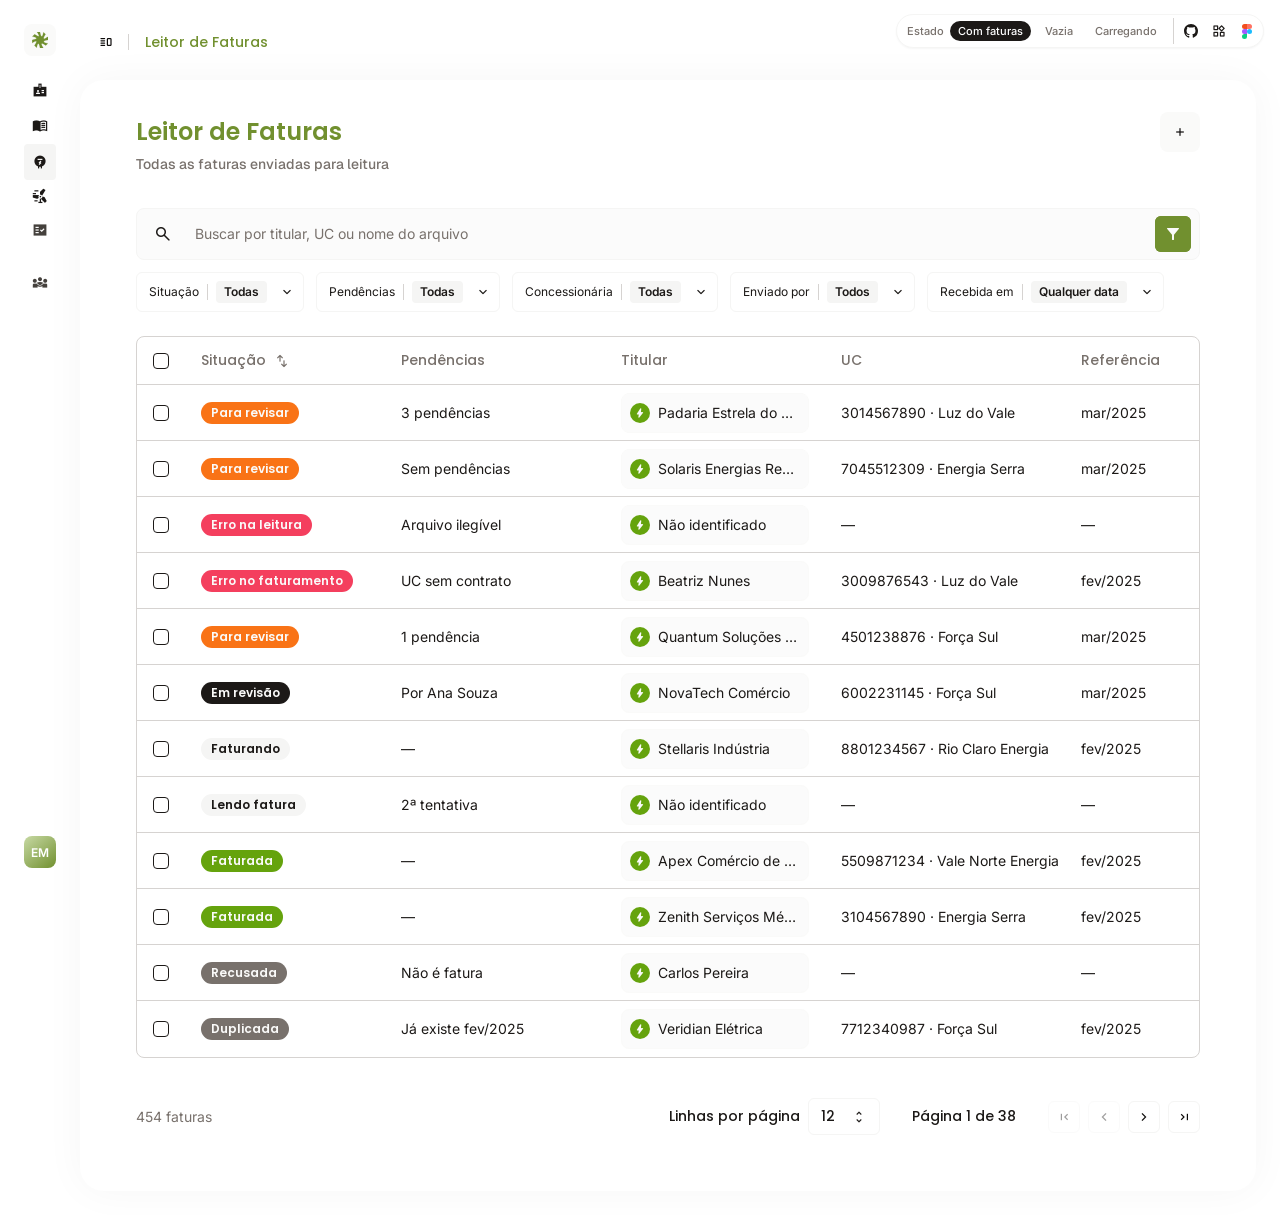
==== index.html @ 0936971f "Listagem: filtro Recebida em com seletor de período (lib Calendar Date Range + Filter Date Range) — " ====
<!doctype html>
<html lang="pt-BR">
<head>
<meta charset="utf-8">
<meta name="viewport" content="width=device-width, initial-scale=1">
<title>Leitor de Faturas</title>
<link rel="preconnect" href="https://fonts.googleapis.com">
<link rel="preconnect" href="https://fonts.gstatic.com" crossorigin>
<link href="https://fonts.googleapis.com/css2?family=Inter:wght@400;500;600&family=Poppins:wght@500;600&family=Geist:wght@500&display=swap" rel="stylesheet">
<link href="https://fonts.googleapis.com/css2?family=Material+Symbols+Rounded:opsz,wght,FILL,GRAD@20..48,400,0..1,0&family=Material+Symbols+Sharp:opsz,wght,FILL,GRAD@20..48,400,0..1,0&display=block" rel="stylesheet">
<style>
  :root{
    --ink:#1c1917; --ink2:#0c0a09; --ink3:#44403c; --mid:#78716c; --border:#d6d3d1; --s100:#f5f5f4; --s50:#fafaf9; --panel:#fafafa; --white:#fff;
    --brand:#71902f; --success:#65a30d; --alert:#f97316; --danger:#f43f5e;
    --pop:0 10px 15px rgba(0,0,0,.10),0 4px 6px rgba(0,0,0,.10);
  }
  *{box-sizing:border-box}
  html,body{margin:0}
  body{font-family:Inter,system-ui,sans-serif;color:var(--ink);background:var(--white);font-size:14px;line-height:24px;-webkit-font-smoothing:antialiased}
  button{font:inherit;color:inherit;background:none;border:0;cursor:pointer;padding:0}
  .msr,.mss{font-weight:400;font-style:normal;line-height:1;display:inline-block;white-space:nowrap;-webkit-font-smoothing:antialiased;user-select:none;font-size:16px}
  .msr{font-family:"Material Symbols Rounded";font-variation-settings:"FILL" 0,"wght" 400,"GRAD" 0,"opsz" 20}
  .mss{font-family:"Material Symbols Sharp";font-variation-settings:"FILL" 0,"wght" 400,"GRAD" 0,"opsz" 20}
  .fill{font-variation-settings:"FILL" 1,"wght" 400,"GRAD" 0,"opsz" 20}

  /* ===== Enershare Sidebar (48px) ===== */
  .sidebar{position:fixed;left:16px;top:16px;bottom:24px;width:48px;display:flex;flex-direction:column;z-index:20}
  .sidebar a{text-decoration:none}
  .sidebar .sb-head,.sidebar .sb-foot{padding:8px}
  .sidebar .sb-brand{width:32px;height:32px;border-radius:8px;background:var(--s50);display:grid;place-items:center}
  .sidebar .sb-content{flex:1}
  .sidebar .sb-sec{padding:8px;display:flex;flex-direction:column}
  .sidebar .sb-item{width:32px;height:36px;border-radius:4px;display:grid;place-items:center;color:var(--ink)}
  .sidebar .sb-item.short{height:32px}
  .sidebar .sb-item:hover{background:var(--s100)}
  .sidebar .sb-item.on{background:var(--s100)}
  .sidebar .sb-item .mss{font-size:16px}
  .sidebar .sb-item.t .mss{color:var(--ink3)}
  .sidebar .sb-av{width:32px;height:32px;border-radius:8px;background:linear-gradient(140deg,#c7d9a4,#71902f);display:grid;place-items:center;color:#fff;font:600 12px Inter}
  .sb-tip{position:fixed;left:72px;background:var(--ink);color:#fff;font-size:12px;line-height:16px;padding:6px 8px;border-radius:6px;pointer-events:none;opacity:0;transition:opacity .12s;z-index:60;white-space:nowrap}

  /* ===== página ===== */
  .page{margin-left:80px;padding:16px 24px 24px 0;display:flex;flex-direction:column;gap:12px;min-height:100vh}
  .topbar{height:52px;padding:12px;display:flex;align-items:center}
  .crumb{display:flex;align-items:center;gap:8px}
  .crumb .rp{display:flex;align-items:center;gap:8px;padding-right:8px}
  .ibtn{width:28px;height:28px;border-radius:6px;display:grid;place-items:center;color:var(--ink2)}
  .ibtn:hover{background:var(--s100)}
  .vsep{width:1px;height:16px;background:var(--border)}
  .crumb a,.crumb span.cur{font:500 14px/21px Poppins,sans-serif;text-decoration:none}
  .crumb a{color:var(--mid)} .crumb a:hover{color:var(--ink)}
  .crumb .cur{color:var(--brand)}
  .card{flex:1;background:var(--white);border-radius:24px;box-shadow:0 0 40px rgba(0,0,0,.04);padding:32px 56px 56px;display:flex;flex-direction:column;gap:32px}
  .head{display:flex;gap:24px}
  .head .tc{flex:1}
  .head h1{margin:4px 0 0;font:600 24px/32px Poppins,sans-serif;color:var(--brand)}
  .head p{margin:4px 0 0;font:500 14px/24px Geist,Inter,sans-serif;color:var(--mid)}
  .sqbtn{width:40px;height:40px;border-radius:8px;background:var(--s50);display:grid;place-items:center;color:var(--ink2)}
  .sqbtn:hover{background:var(--s100)}
  .body{display:flex;flex-direction:column;gap:24px;flex:1}
  /* busca */
  .tools{display:flex;gap:24px}
  .field{height:52px;border-radius:8px;background:rgba(245,245,244,.4);border:1px solid var(--s100);padding:4px;display:flex;align-items:center;gap:8px}
  .field.grow{flex:1}
  .fbtn{width:44px;height:44px;padding:4px;display:grid;place-items:center}
  .fbtn span{width:36px;height:36px;border-radius:6px;display:grid;place-items:center;color:var(--ink)}
  button.fbtn:hover span{background:var(--s100)}
  .fbtn .msr{font-size:20px}
  .field input{flex:1;border:0;background:transparent;font:400 14px/24px Inter;color:var(--ink);outline:none;min-width:0}
  .field input::placeholder{color:var(--mid)}
  .field:focus-within{border-color:var(--border)}
  /* tabela */
  .table{border:1px solid var(--border);border-radius:8px;overflow:hidden}
  .tr{display:grid;grid-template-columns:48px 200px 220px minmax(220px,1fr) 240px 140px 220px 160px 64px}
  .th{height:48px;border-bottom:1px solid var(--border)}
  .th > div{display:flex;align-items:center;padding:12px 16px;font:500 14px/21px Poppins,sans-serif;color:var(--mid);white-space:nowrap}
  .th > div.sort{padding:4px 16px 4px 0}
  .th .sbtn{display:inline-flex;align-items:center;gap:4px;height:37px;padding:8px 12px;border-radius:6px;color:var(--mid);font:500 14px/21px Poppins,sans-serif}
  .th .sbtn .w{padding:0 4px}
  .th .sbtn:hover{background:var(--s100)}
  .th .sbtn.on{color:var(--ink)}
  .th .sbtn .msr{font-size:16px}
  .th > div.ck,.td.ck{padding:0 16px;justify-content:flex-start}
  .th > div.act{padding:4px 16px 4px 0;justify-content:flex-end}
  .th .colbtn{width:28px;height:28px;border-radius:6px;background:var(--s50);display:grid;place-items:center}
  .th .colbtn:hover{background:var(--s100)}
  .row{height:56px;cursor:pointer}
  .row .td{display:flex;align-items:center;padding:0 16px;border-bottom:1px solid var(--border);font:400 14px/24px Inter;color:var(--ink);white-space:nowrap;overflow:hidden;min-width:0}
  .row:last-child .td{border-bottom:0}
  .row:hover .td{background:var(--s50)}
  .row.sel .td{background:#f7fee7}
  .row .td.act{padding:0 16px;justify-content:center}
  .cb{width:16px;height:16px;border:1px solid var(--ink);border-radius:4px;display:grid;place-items:center;color:#fff;flex:none;cursor:pointer}
  .cb.on{background:var(--ink)}
  .cb .mss{font-size:14px}
  .badge{display:inline-flex;align-items:center;height:22px;padding:2px 10px;border-radius:9999px;font:600 12px/18px Poppins,sans-serif;color:var(--s50)}
  .b-alert{background:var(--alert)} .b-danger{background:var(--danger)} .b-dark{background:var(--ink)} .b-ok{background:var(--success)} .b-grey{background:var(--mid)}
  .b-soft{background:var(--s100);color:var(--ink)}
  .ent{display:flex;align-items:center;gap:8px;height:40px;max-width:100%;padding:4px 8px;border-radius:8px;background:rgba(245,245,244,.4);border:1px solid var(--s50);min-width:0;flex:1}
  .ent .bb{width:20px;height:20px;border-radius:9999px;background:var(--success);display:grid;place-items:center;color:var(--s50);flex:none}
  .ent .bb .msr{font-size:12px}
  .ent .t{overflow:hidden;text-overflow:ellipsis}
  .more{width:32px;height:32px;border-radius:6px;display:grid;place-items:center;color:var(--ink2)}
  .more:hover,.more.open{background:var(--s100)}
  /* paginação */
  .pag{display:flex;align-items:center;gap:64px;padding-top:16px}
  .pag .info{flex:1;color:var(--mid)}
  .pag .right{display:flex;align-items:center;gap:32px}
  .pag .pc{display:flex;align-items:center;gap:8px;font:500 14px/21px Poppins,sans-serif;color:var(--ink)}
  .combo{height:37px;padding:8px 12px;border-radius:6px;border:1px solid var(--s100);background:#fff;display:flex;align-items:center;gap:16px;font:500 14px/21px Poppins,sans-serif}
  .pages{font:500 14px/21px Poppins,sans-serif}
  .pbtns{display:flex;gap:8px}
  .pbtns button{width:32px;height:32px;border-radius:6px;border:1px solid var(--s100);background:#fff;display:grid;place-items:center;color:var(--ink2)}
  .pbtns button:hover:not(:disabled){background:var(--s100)}
  .pbtns button:disabled{opacity:.4;cursor:default}
  /* estados */
  .state{flex:1;min-height:560px;background:var(--panel);border-radius:8px;display:flex;flex-direction:column;align-items:center;justify-content:center;gap:24px}
  .state p{margin:0;font:400 16px/19px Inter;color:#595959}
  .state.loading{flex-direction:row;gap:8px}
  .state.loading p{font-size:14px;color:var(--mid)}
  .spin{animation:spin .9s linear infinite;color:var(--mid)}
  @keyframes spin{to{transform:rotate(360deg)}}
  /* menus */
  .dd{position:absolute;z-index:40;width:224px;border-radius:6px;border:1px solid var(--s50);box-shadow:var(--pop);overflow:hidden}
  .dd .sec{background:#fff;border:1px solid var(--s100);padding:4px;display:flex;flex-direction:column}
  .dd button{height:36px;border-radius:4px;padding:6px 8px 6px 32px;text-align:left;font:400 14px/24px Inter;color:var(--ink2);position:relative}
  .dd button:hover,.dd button:focus-visible{background:var(--s100);outline:none}
  .dd button .mss{position:absolute;left:8px;top:10px}
  /* modal */
  .ov{position:fixed;inset:0;background:rgba(68,64,60,.8);display:none;align-items:center;justify-content:center;z-index:50}
  .ov.show{display:flex}
  .dlg{width:560px;background:#fff;border:1px solid var(--s100);border-radius:8px;box-shadow:var(--pop);position:relative}
  .dlg .dh{padding:24px;display:flex;flex-direction:column;gap:6px}
  .dlg h2{margin:0;font:600 24px/32px Poppins,sans-serif;color:var(--brand)}
  .dlg .dh p{margin:0;color:var(--mid)}
  .dlg .db{padding:0 24px 24px;display:flex;flex-direction:column;gap:16px}
  .dlg label{display:flex;flex-direction:column;gap:8px;color:var(--ink2)}
  .dlg .sel{position:relative}
  .dlg .sel:has(.cs) > .mss{display:none}
  .dlg select,.dlg textarea{width:100%;font:400 14px/24px Inter;color:var(--ink);background:var(--s50);border:1px solid var(--border);border-radius:6px;padding:8px 12px;outline:none}
  .dlg select{height:40px;appearance:none;padding-right:40px}
  .dlg select:invalid{color:var(--mid)}
  .dlg .sel .mss{position:absolute;right:12px;bottom:12px;pointer-events:none}
  .dlg textarea{height:80px;resize:none}
  .dlg textarea::placeholder{color:var(--mid)}
  .dlg select:focus,.dlg textarea:focus{border-color:var(--ink)}
  .dlg .df{padding:0 24px 24px;display:grid;grid-template-columns:1fr 1fr;gap:0 8px}
  .btn{height:40px;border-radius:6px;padding:8px 12px;font:400 14px/24px Inter}
  .btn.out{border:1px solid var(--border);background:#fff;color:var(--ink)}
  .btn.out:hover{background:var(--s50)}
  .btn.pri{background:var(--ink);color:var(--s50)}
  .btn.pri:disabled{opacity:.4;cursor:not-allowed}
  .dlg .x{position:absolute;right:16px;top:16px}
  /* Toast da Style Guide (card branco com título e descrição) — usado no fim do envio */
  /* seletor de estados do protótipo */
  .proto{position:fixed;right:16px;top:14px;z-index:30;display:flex;align-items:center;gap:6px;font:500 11px/16px Inter;color:var(--mid);background:#fff;border:1px solid var(--s100);border-radius:999px;padding:3px 3px 3px 10px;box-shadow:0 1px 2px rgba(0,0,0,.04)}
  .proto button{padding:2px 8px;border-radius:999px;color:var(--mid)}
  .proto button.on{background:var(--ink);color:#fff}
  /* ===== filtros (padrão do Cadastro) ===== */
  .fbtn.on span{background:var(--brand);color:var(--s50)}
  button.fbtn.on:hover span{background:#5f7a27}
  .fbtn span{position:relative}
  .fcount{position:absolute;top:-2px;right:-2px;min-width:16px;height:16px;padding:0 4px;border-radius:999px;background:var(--brand);color:#fff;font:600 10px/16px Inter;text-align:center}
  .cb:focus-visible,.row:focus-visible{outline:2px solid var(--brand);outline-offset:2px}
  .frow{display:flex;flex-wrap:wrap;gap:12px;align-items:center;margin-top:-12px}
  .frow .mf{display:none}
  .fchip{height:40px;display:inline-flex;align-items:center;gap:8px;padding:4px 8px 4px 12px;border:1px solid var(--s100);border-radius:6px;background:#fff;font:400 12px/18px Inter;color:var(--ink);white-space:nowrap}
  .fchip:hover,.fchip.open{background:var(--s50)}
  .fchip .fsep{width:1px;height:16px;background:var(--border)}
  .fchip .fb{background:var(--s100);border-radius:4px;padding:2px 8px;font-weight:600}
  .fchip .fx{color:var(--mid)}
  .fchip .msr{font-size:16px;margin-left:4px}
  .btn.sec{background:var(--s100);color:var(--ink);height:36px;padding:6px 12px}
  .btn.sec:hover{background:#e7e5e4}
  .dd.fp{width:256px}
  .fp .sec{gap:4px;padding:8px}
  .fsearch{display:flex;align-items:center;gap:8px;height:36px;padding:0 8px;border-bottom:1px solid var(--s100);margin:-4px -4px 4px}
  .fsearch .msr{font-size:16px;color:var(--mid)}
  .fsearch input{flex:1;border:0;outline:none;font:400 14px/24px Inter;color:var(--ink);min-width:0;background:transparent}
  .fsearch input::placeholder{color:var(--mid)}
  .fopts{display:flex;flex-direction:column;max-height:240px;overflow:auto}
  .dd.fp .fopts button{padding:6px 8px;display:flex;align-items:center;justify-content:space-between;gap:8px}
  .cbx{width:16px;height:16px;border:1px solid var(--ink);border-radius:4px;display:grid;place-items:center;flex:none;color:#fff}
  .cbx.on{background:var(--ink)}
  .cbx .mss{font-size:14px}
  .rdo{width:16px;height:16px;border:1px solid var(--ink);border-radius:50%;flex:none;display:grid;place-items:center}
  .rdo.on::after{content:"";width:8px;height:8px;border-radius:50%;background:var(--ink)}
  .fnone{margin:8px;color:var(--mid)}
  /* Recebida em: atalhos (rádio) à esquerda e calendário de período à direita; mobile empilha com 1 mês */
  .dd.fp.cal{width:auto}
  .dd.fp.cal .sec{display:grid;grid-template-columns:168px auto;grid-template-rows:auto 1fr;column-gap:16px;padding:12px}
  .dd.fp.cal .fsearch{display:none}
  .dd.fp.cal .fopts{grid-column:1;grid-row:1;max-height:none}
  .dd.fp.cal .fcal{grid-column:2;grid-row:1/3}
  .dd.fp.cal #fclr{grid-column:1;grid-row:2;align-self:end}
  .fchip .fe{color:var(--mid)}
  .dd.fp #fclr{margin-top:4px;width:100%;padding:6px 12px;text-align:center;border:1px solid var(--border)}
  /* ===== Nova fatura ===== */
  .mmenu{display:none}
  .dlg.nf{max-height:calc(100vh - 48px);display:flex;flex-direction:column}
  .nf .db{overflow:auto;min-height:0}
  .nf .mnav{display:none}
  .drop{border:1px dashed var(--border);border-radius:8px;background:var(--s50);min-height:238px;display:flex;flex-direction:column;align-items:center;justify-content:center;gap:8px;padding:40px 24px;text-align:center;transition:background .15s,border-color .15s}
  .drop .big{font-size:40px;color:var(--mid)}
  .drop .t1{font-weight:600}
  .drop .or{color:var(--mid)}
  .drop .cap{font-size:12px;line-height:18px;color:var(--mid)}
  .drop.over{background:#f7fee7;border:2px dashed var(--brand)}
  .drop.over .big{color:var(--brand)}
  .drop.over .or,.drop.over .pick{display:none}
  .drop.mini{min-height:0;flex-direction:row;padding:12px 16px;gap:4px}
  .drop.mini .big{font-size:20px}
  .btn.sm{height:36px;padding:6px 12px}
  .lnk{text-decoration:none}
  .lnk:hover,.lnk:focus-visible{text-decoration:underline;text-underline-offset:3px}
  .files{display:flex;flex-direction:column;gap:8px}
  .fi{display:flex;align-items:center;gap:16px;padding:8px 16px 8px 8px;border:1px solid var(--s100);border-radius:8px;background:#fff}
  .fi .ty{width:40px;height:40px;border-radius:6px;background:var(--s50);display:grid;place-items:center;flex:none;color:var(--ink)}
  .fi .ty .msr{font-size:20px}
  .fi .tx{flex:1;min-width:0;display:flex;flex-direction:column}
  .fi .l1{display:flex;align-items:center;gap:4px;min-width:0}
  .fi .nm{font-weight:600;overflow:hidden;text-overflow:ellipsis;white-space:nowrap;min-width:0}
  .fi .sz{font-size:12px;line-height:18px;color:var(--mid);white-space:nowrap;flex:none}
  .fi .stt{font-size:12px;line-height:18px;color:var(--mid)}
  .fi .pc{margin-left:auto;font-size:12px;line-height:18px;color:var(--mid);flex:none}
  .fi .trk{height:4px;border-radius:999px;background:var(--s100);overflow:hidden;margin-top:4px}
  .fi .trk i{display:block;height:100%;width:0;background:var(--success);border-radius:999px;transition:width .15s linear}
  .fi .act{width:32px;height:32px;border-radius:6px;display:grid;place-items:center;background:var(--s50);flex:none;color:var(--ink)}
  .fi .act:hover{background:var(--s100)}
  .fi.err{background:#fef2f2;border-color:var(--danger)}
  .fi.err .ty{background:var(--danger);color:#fff}
  .fi.err .sz,.fi.err .stt{color:#e11d48}
  .fi.err .act{background:transparent;color:var(--danger)}
  .fi.err .act:hover{background:#ffe4e6}
  .fi.done{border-color:var(--success)}
  .fi.done .ty{background:var(--success);color:#fff}
  .fi .ok{width:32px;height:32px;display:grid;place-items:center;color:var(--success);flex:none}
  .row.new .td{background:#f7fee7}
  .btn.pri .spin{color:var(--s50);font-size:16px;vertical-align:-3px;margin-right:6px}
  .btn.ghost{display:inline-flex;align-items:center;gap:8px;align-self:flex-start}
  .btn.ghost:hover{background:var(--s100)}
  /* opções (mobile) */
  .opts{display:flex;flex-direction:column;gap:12px}
  .opt{display:flex;flex-direction:column;align-items:center;gap:8px;padding:12px;border:1px solid var(--border);border-radius:6px;background:#fff;text-align:center}
  .opt .msr{font-size:20px}
  .opt[aria-checked="true"]{border:2px solid var(--brand);color:var(--brand);padding:11px}
  .cap2{font-size:12px;line-height:18px;color:var(--mid)}
  /* fotos */
  .pv{border-radius:8px;background:var(--s50);height:300px;overflow:hidden;display:grid;place-items:center}
  .pv img{max-width:100%;max-height:100%;object-fit:contain}
  .thumbs{display:flex;gap:8px;overflow-x:auto;padding-bottom:2px}
  .th1{display:flex;flex-direction:column;align-items:center;gap:4px;font-size:12px;line-height:18px;color:var(--mid);flex:none}
  .th1 .box{width:52px;height:68px;border-radius:6px;border:1px solid var(--border);background:var(--s50);overflow:hidden;display:grid;place-items:center}
  .th1 .box img{width:100%;height:100%;object-fit:cover}
  .th1.on{color:var(--ink);font-weight:600}
  .th1.on .box{border:2px solid var(--brand)}
  .th1.add .box{border-style:dashed}
  .th1.add .msr{font-size:20px;color:var(--ink)}
  /* câmera */
  .cam{position:fixed;inset:0;background:#1c1917;z-index:90;display:none;color:#fff}
  .cam.show{display:block}
  .cam video{position:absolute;inset:0;width:100%;height:100%;object-fit:cover}
  .cam .ctop{position:absolute;left:0;right:0;top:0;display:flex;align-items:center;padding:calc(env(safe-area-inset-top) + 8px) 8px 8px;background:linear-gradient(rgba(0,0,0,.5),transparent)}
  .cam .ctop .ttl{flex:1;text-align:center;font-weight:600}
  .cam .cbtn{width:56px;height:56px;border-radius:8px;display:grid;place-items:center;color:#fff}
  .cam .cbtn .msr{font-size:24px}
  .cam .guide{position:absolute;left:50%;top:46%;transform:translate(-50%,-50%);width:min(72vw,300px);aspect-ratio:210/297;pointer-events:none}
  .cam .guide i{position:absolute;width:28px;height:28px;border:4px solid #71902f;border-radius:2px}
  .cam .guide i:nth-child(1){left:0;top:0;border-right:0;border-bottom:0}
  .cam .guide i:nth-child(2){right:0;top:0;border-left:0;border-bottom:0}
  .cam .guide i:nth-child(3){right:0;bottom:0;border-left:0;border-top:0}
  .cam .guide i:nth-child(4){left:0;bottom:0;border-right:0;border-top:0}
  .cam .hint{position:absolute;left:50%;top:calc(env(safe-area-inset-top) + 76px);transform:translateX(-50%);background:rgba(0,0,0,.6);border-radius:999px;padding:8px 16px;font-weight:600;font-size:14px;white-space:nowrap}
  .cam .cbot{position:absolute;left:0;right:0;bottom:0;padding:16px 32px calc(env(safe-area-inset-bottom) + 24px);display:flex;align-items:center;justify-content:space-between;background:linear-gradient(transparent,rgba(0,0,0,.55))}
  .cam .cbot .side{width:72px;display:flex;flex-direction:column;align-items:center;gap:2px;font-size:12px;line-height:18px}
  .cam .shut{width:76px;height:76px;border-radius:50%;border:4px solid #fff;display:grid;place-items:center}
  .cam .shut i{width:60px;height:60px;border-radius:50%;background:#fff;transition:transform .1s}
  .cam .shut:active i{transform:scale(.9)}
  .cam .msg{position:absolute;left:24px;right:24px;top:50%;transform:translateY(-50%);text-align:center;color:#e7e5e4}
  .cam [hidden]{display:none!important}
  .cam .flash{position:absolute;inset:0;background:#fff;opacity:0;pointer-events:none;transition:opacity .25s}

  /* ===== mobile (< 768) — referência: listagem mobile do Cadastro ===== */
  @media (max-width:767px){
    .dd.fp.cal .sec{grid-template-columns:auto;grid-template-rows:auto auto auto}
    .dd.fp.cal .fcal{grid-column:1;grid-row:2;margin-top:8px}
    .dd.fp.cal #fclr{grid-row:3;margin-top:12px}
    .sidebar,.sb-tip,.topbar{display:none}
    .page{margin:0;padding:0;gap:0}
    .card{border-radius:0;box-shadow:none;padding:0;gap:0}
    .head{position:sticky;top:0;z-index:15;background:#fff;align-items:center;gap:8px;padding:16px 8px 16px 8px;border-bottom:1px solid var(--s100)}
    .mmenu{display:grid;width:56px;height:56px;border-radius:8px;flex:none}
    .mmenu .msr{font-size:24px}
    .head h1{margin:0;font:600 16px/24px Poppins,sans-serif}
    .head p{margin:0;font:500 10px/13px Geist,Inter,sans-serif;text-transform:uppercase;letter-spacing:.02em}
    .head .sqbtn{width:56px;height:56px;background:transparent}
    .body{padding:24px;gap:24px}
    .tools{gap:8px}
    .tools .field:not(.grow){display:none}
    .body > *{order:2}
    .frow{order:0;margin:0 -24px 0 0;padding-right:24px;flex-wrap:nowrap;overflow-x:auto;gap:8px;scrollbar-width:none}
    .frow::-webkit-scrollbar{display:none}
    .tools{order:1}
    .frow .mf{display:grid;flex:none}
    .frow .fchip{flex:none}
    .tools.hasf #filt{display:none}
    .table{overflow-x:auto;-webkit-overflow-scrolling:touch}
    .tr{grid-template-columns:48px 200px 200px 200px 200px 80px 200px 140px 64px;width:max-content;min-width:100%}
    .o-tit{order:1} .o-st{order:2} .o-pend{order:3} .o-uc{order:4} .o-ref{order:5} .o-env{order:6} .o-dt{order:7} .tr > .act{order:8}
    .ent{max-width:168px}
    .pag{gap:16px;flex-wrap:wrap}
    .pag .pc,.pag .pages{display:none}
    .state{min-height:420px}
    .state img{width:220px;height:auto}
    .proto{top:auto;bottom:12px;right:12px;left:12px;justify-content:center;flex-wrap:wrap}
    /* modal no padrão do Cadastro: card sobre fundo desfocado */
    .ov{background:rgba(245,245,244,.4);-webkit-backdrop-filter:blur(6px);backdrop-filter:blur(6px);align-items:flex-start;padding:96px 24px 24px}
    .dlg{width:100%;border-radius:12px;padding:4px;border:0;box-shadow:0 10px 15px -3px rgba(0,0,0,.1),0 4px 6px -4px rgba(0,0,0,.1)}
    .dlg.nf{max-height:calc(100dvh - 120px)}
    .nf .dh{display:none}
    .nf .x{display:none}
    .nf .mnav{display:flex;align-items:center;gap:8px;height:52px;padding:4px;border-radius:8px;background:rgba(245,245,244,.4)}
    .nf .mnav .t{flex:1;font-weight:600}
    .nf .mnav .ibtn{width:44px;height:44px;border-radius:6px}
    .nf .mnav .ibtn .msr{font-size:20px}
    .nf .db{padding:24px 24px 8px}
    .nf .df{padding:12px 24px 24px;grid-template-columns:1fr}
    .nf .df.two{grid-template-columns:1fr 1fr}
    .fi .act,.fi .ok{width:40px;height:40px}
    .toast{bottom:16px;left:16px;right:16px;transform:translateY(16px)}
    .toast.show{transform:none}
    .fi.up .sz{display:none}
    .th .colbtn{width:40px;height:40px}
    .card{padding-bottom:72px} /* espaço para a pílula do protótipo não tapar a paginação */
  }
  /* iOS Safari dá zoom em campo com fonte < 16px: só lá os campos sobem para 16px (a pinça continua liberada) */
  @supports (-webkit-touch-callout:none){ input,select,textarea{font-size:16px!important} }
</style>
<script src="assets/toast.js"></script>
<script src="assets/daterange.js"></script>
</head>
<body>

<!-- ===== Enershare Sidebar ===== -->
<nav class="sidebar" aria-label="Menu principal">
  <div class="sb-head"><a class="sb-brand" href="index.html" aria-label="Enershare"><svg width="16" height="16" viewBox="0 0 16 16" fill="none"><path d="M7.98755 0.0722733C8.21864 1.12089 8.45227 2.15362 8.71118 2.93555C8.84282 3.33304 8.98251 3.67018 9.13403 3.91309C9.28312 4.15207 9.45604 4.3197 9.66138 4.3379C9.79849 4.35053 9.93839 4.29404 10.0784 4.15919C10.2173 4.02523 10.3619 3.80915 10.5129 3.49024C10.8077 2.86795 11.1355 1.83339 11.4983 0.188484L13.6077 2.29786C13.0275 3.20033 12.4647 4.09355 12.0959 4.82813C11.9084 5.20176 11.769 5.5387 11.7043 5.81739C11.6408 6.0915 11.6442 6.33196 11.7747 6.49024C11.8626 6.59711 12.0018 6.6565 12.1965 6.66016C12.39 6.66372 12.6455 6.61265 12.9788 6.49317C13.6291 6.26001 14.5955 5.75727 16.0198 4.84571V7.88184C14.9762 8.10809 13.95 8.34044 13.1731 8.59864C12.7781 8.72994 12.4429 8.86933 12.2014 9.02052C11.9639 9.16925 11.7972 9.34187 11.7786 9.54591L11.7756 9.58009L11.7815 9.58497C11.7805 9.71008 11.8344 9.83758 11.9563 9.96485C12.0895 10.1039 12.3043 10.2484 12.6223 10.3994C13.243 10.6941 14.2759 11.022 15.9182 11.3848L13.8176 13.4893C12.9204 12.9093 12.0304 12.3478 11.2981 11.9805C10.9255 11.7936 10.5895 11.6551 10.3118 11.5908C10.0386 11.5276 9.79876 11.5307 9.64185 11.6611C9.5352 11.7491 9.47647 11.8883 9.4729 12.083C9.46942 12.2766 9.52015 12.5323 9.63989 12.8662C9.87412 13.5193 10.3795 14.4913 11.2971 15.9258H7.99634C7.76523 14.8544 7.53205 13.8 7.27563 13.0107C7.14529 12.6095 7.00759 12.2719 6.85864 12.0342C6.7128 11.8014 6.54092 11.6401 6.33521 11.6445C6.12824 11.649 5.95036 11.8192 5.7981 12.0606C5.64255 12.3071 5.49751 12.6525 5.36353 13.0566C5.10702 13.8305 4.88579 14.8357 4.70337 15.8154L2.40942 13.5215C3.00475 12.599 3.58617 11.6862 3.96313 10.9453C4.15462 10.5689 4.29596 10.2324 4.35864 9.95899C4.41228 9.72483 4.41312 9.51474 4.31274 9.3711L4.26294 9.31348C4.11288 9.1699 3.8672 9.16356 3.58911 9.22559C3.30512 9.28894 2.95975 9.43029 2.58032 9.62012C1.85394 9.98358 0.989455 10.5341 0.170166 11.0947V7.89259C1.24377 7.65663 2.29999 7.423 3.09009 7.16602C3.49168 7.0354 3.82985 6.89749 4.06763 6.74805C4.3007 6.60157 4.46129 6.42789 4.4563 6.22071C4.45158 6.01393 4.28194 5.83634 4.04126 5.68458C3.79523 5.52946 3.45036 5.38558 3.04712 5.25196C2.27515 4.99615 1.2727 4.77478 0.295166 4.58985L2.57544 2.31153C3.49287 2.90182 4.39835 3.47606 5.13306 3.84864C5.50652 4.03801 5.84104 4.17745 6.11255 4.23927C6.37836 4.29975 6.61174 4.29182 6.75317 4.14454C6.8961 3.9969 6.9027 3.75389 6.84106 3.47852C6.778 3.19692 6.63814 2.85313 6.44946 2.47559C6.08821 1.75274 5.53959 0.891472 4.98169 0.0722733H7.98755Z" fill="#71902F" stroke="#71902F" stroke-width=".145"/></svg></a></div>
  <div class="sb-content">
    <div class="sb-sec">
      <a class="sb-item" href="#" data-tip="Consumidores"><span class="mss fill">badge</span></a>
      <a class="sb-item" href="#" data-tip="Contratos"><span class="mss fill">menu_book</span></a>
      <a class="sb-item on" href="index.html" data-tip="Leitor de Faturas" aria-current="page"><span class="mss fill">electric_meter</span></a>
      <a class="sb-item short" href="#" data-tip="Usinas"><span class="mss fill">wind_power</span></a>
      <a class="sb-item t" href="#" data-tip="Pré-cadastro"><span class="mss fill">fact_check</span></a>
    </div>
    <div class="sb-sec">
      <a class="sb-item t" href="#" data-tip="Equipe"><span class="mss fill">diversity_3</span></a>
    </div>
  </div>
  <div class="sb-foot"><div class="sb-av" aria-label="Você">EM</div></div>
</nav>
<div class="sb-tip" id="sbTip"></div>

<div class="page">
  <div class="topbar">
    <nav class="crumb" aria-label="Você está em">
      <span class="rp"><button class="ibtn" aria-label="Recolher menu"><span class="msr">vertical_split</span></button><span class="vsep"></span></span>
      <span class="cur" aria-current="page">Leitor de Faturas</span>
    </nav>
  </div>

  <main class="card">
    <div class="head">
      <button class="ibtn mmenu" id="mmenu" aria-label="Abrir menu"><span class="msr">menu</span></button>
      <div class="tc"><h1>Leitor de Faturas</h1><p>Todas as faturas enviadas para leitura</p></div>
      <button class="sqbtn" id="add" aria-label="Nova fatura" title="Nova fatura"><span class="msr">add</span></button>
    </div>

    <div class="body" id="body"></div>
  </main>
</div>

<!-- Recusar fatura -->
<div class="ov" id="ov" role="dialog" aria-modal="true" aria-labelledby="dlgT">
  <form class="dlg" id="dlg">
    <div class="dh"><h2 id="dlgT">Recusar esta fatura?</h2><p id="dlgD"></p></div>
    <div class="db">
      <label>Motivo<span class="sel"><select id="motivo" required><option value="" disabled selected hidden>Selecione o motivo</option><option>Não é fatura de energia</option><option>Fatura duplicada</option><option>Fatura de outra unidade</option><option>Arquivo ilegível</option><option>Outro motivo</option></select><span class="mss">expand_more</span></span></label>
      <textarea id="obs" placeholder="Observação (opcional)" aria-label="Observação"></textarea>
    </div>
    <div class="df"><button type="button" class="btn out" id="cancel">Cancelar</button><button type="submit" class="btn pri" id="confirm" disabled>Recusar fatura</button></div>
    <button type="button" class="ibtn x" id="close" aria-label="Fechar"><span class="mss">close</span></button>
  </form>
</div>

<!-- Nova fatura -->
<div class="ov" id="nfOv" role="dialog" aria-modal="true" aria-labelledby="nfT">
  <form class="dlg nf" id="nf" novalidate>
    <div class="mnav"><button type="button" class="ibtn" id="nfBack" aria-label="Voltar"><span class="msr">chevron_left</span></button><span class="t" id="nfMT">Nova fatura</span><button type="button" class="ibtn" data-nfclose aria-label="Fechar"><span class="msr">close</span></button></div>
    <div class="dh"><h2 id="nfT">Nova fatura</h2><p>Envie a fatura em PDF ou imagem. A leitura dos dados começa assim que o envio termina.</p></div>
    <div class="db" id="nfBody"></div>
    <div class="df" id="nfFoot"></div>
    <button type="button" class="ibtn x" data-nfclose aria-label="Fechar"><span class="mss">close</span></button>
  </form>
</div>
<input type="file" id="nfInput" multiple accept="application/pdf,image/jpeg,image/png,image/webp,.pdf,.jpg,.jpeg,.png,.webp" hidden>
<input type="file" id="nfCapture" accept="image/*" capture="environment" hidden>

<!-- Câmera (mobile) -->
<div class="cam" id="cam" role="dialog" aria-modal="true" aria-label="Foto da fatura">
  <video id="camV" playsinline muted autoplay></video>
  <div class="guide" aria-hidden="true"><i></i><i></i><i></i><i></i></div>
  <div class="hint" id="camHint">Enquadre a fatura inteira nas marcas</div>
  <div class="msg" id="camMsg" hidden></div>
  <div class="ctop"><button class="cbtn" id="camClose" aria-label="Fechar câmera"><span class="msr">close</span></button><span class="ttl" id="camTtl">Página 1</span><button class="cbtn" id="camTorch" aria-label="Ligar flash" hidden><span class="msr">flash_off</span></button><span class="cbtn" id="camSp" aria-hidden="true"></span></div>
  <div class="cbot">
    <button class="side" id="camFiles" aria-label="Escolher arquivos"><span class="cbtn" style="height:40px"><span class="msr">photo_library</span></span>Arquivos</button>
    <button class="shut" id="camShot" aria-label="Tirar foto"><i></i></button>
    <span class="side" aria-hidden="true"></span>
  </div>
  <div class="flash" id="camFlash"></div>
</div>
<canvas id="camC" hidden></canvas>

<div class="dd" id="dd" hidden><div class="sec">
  <button data-a="revisar">Revisar fatura</button>
  <button data-a="recusar">Recusar fatura</button>
</div></div>
<div class="dd fp" id="fd" hidden role="dialog" aria-label="Filtro"><div class="sec">
  <label class="fsearch"><span class="msr">search</span><input id="fq" autocomplete="off" aria-label="Pesquisar opções"></label>
  <div class="fopts" id="fdSec" role="group"></div>
  <div class="fcal" id="fdCal" hidden></div>
  <button type="button" class="btn out sm" id="fclr">Limpar seleção</button>
</div></div>

<div class="proto" aria-label="Estados do protótipo">Estado
  <button data-st="lista" class="on">Com faturas</button><button data-st="vazia">Vazia</button><button data-st="carregando">Carregando</button><span class="dl">
      <a class="dlk" href="https://github.com/bourdonner/leitor-faturas-prototipo" target="_blank" rel="noopener" aria-label="Código no GitHub" title="Código no GitHub"><svg viewBox="0 0 16 16" width="16" height="16" fill="currentColor" aria-hidden="true"><path d="M8 0C3.58 0 0 3.58 0 8c0 3.54 2.29 6.53 5.47 7.59.4.07.55-.17.55-.38 0-.19-.01-.82-.01-1.49-2.01.37-2.53-.49-2.69-.94-.09-.23-.48-.94-.82-1.13-.28-.15-.68-.52-.01-.53.63-.01 1.08.58 1.23.82.72 1.21 1.87.87 2.33.66.07-.52.28-.87.51-1.07-1.78-.2-3.64-.89-3.64-3.95 0-.87.31-1.59.82-2.15-.08-.2-.36-1.02.08-2.12 0 0 .67-.21 2.2.82.64-.18 1.32-.27 2-.27.68 0 1.36.09 2 .27 1.53-1.04 2.2-.82 2.2-.82.44 1.1.16 1.92.08 2.12.51.56.82 1.27.82 2.15 0 3.07-1.87 3.75-3.65 3.95.29.25.54.73.54 1.48 0 1.07-.01 1.93-.01 2.2 0 .21.15.46.55.38A8.013 8.013 0 0016 8c0-4.42-3.58-8-8-8z"/></svg></a>
      <a class="dlk" href="interacoes.html" target="_blank" rel="noopener" aria-label="Componentes" title="Componentes"><span class="msr" aria-hidden="true">widgets</span></a>
      <a class="dlk" href="https://www.figma.com/design/EwAXXXwHEhfBp9L7N02InG/Faturamento?node-id=1666-11147" target="_blank" rel="noopener" aria-label="Telas no Figma" title="Telas no Figma"><svg viewBox="0 0 38 57" width="11" height="16" aria-hidden="true"><path fill="#1abcfe" d="M19 28.5a9.5 9.5 0 1119 0 9.5 9.5 0 01-19 0z"/><path fill="#0acf83" d="M0 47.5A9.5 9.5 0 019.5 38H19v9.5a9.5 9.5 0 11-19 0z"/><path fill="#ff7262" d="M19 0v19h9.5a9.5 9.5 0 100-19H19z"/><path fill="#f24e1e" d="M0 9.5A9.5 9.5 0 009.5 19H19V0H9.5A9.5 9.5 0 000 9.5z"/><path fill="#a259ff" d="M0 28.5A9.5 9.5 0 009.5 38H19V19H9.5A9.5 9.5 0 000 28.5z"/></svg></a>
    </span>
</div>
<style>
  .proto .dl{display:flex;align-items:center;gap:2px;padding-left:4px;margin-left:2px;border-left:1px solid var(--border)}
  .proto .dlk{width:26px;height:26px;border-radius:999px;display:grid;place-items:center;color:var(--ink);text-decoration:none;padding:0}
  .proto .dlk:hover{background:var(--s100)}
  .proto .dlk .msr{font-size:16px}
  .proto .dlk svg{width:14px;height:14px}
  .proto .dlk svg[viewBox="0 0 38 57"]{width:10px;height:15px}
</style>

<script>
const BADGE = {'Para revisar':'b-alert','Erro na leitura':'b-danger','Erro no faturamento':'b-danger','Em revisão':'b-dark','Faturando':'b-soft','Lendo fatura':'b-soft','Faturada':'b-ok','Recusada':'b-grey','Duplicada':'b-grey'};
const ROWS = [
  {st:'Para revisar',pend:'3 pendências',tit:'Padaria Estrela do Sul Ltda',uc:'3014567890 · Luz do Vale',ref:'mar/2025',env:'Eduardo Moreira',dt:'13/03/2025',demo:true},
  {st:'Para revisar',pend:'Sem pendências',tit:'Solaris Energias Renováveis',uc:'7045512309 · Energia Serra',ref:'mar/2025',env:'Bruno Lima',dt:'13/03/2025'},
  {st:'Erro na leitura',pend:'Arquivo ilegível',tit:'Não identificado',uc:'—',ref:'—',env:'Ana Souza',dt:'13/03/2025'},
  {st:'Erro no faturamento',pend:'UC sem contrato',tit:'Beatriz Nunes',uc:'3009876543 · Luz do Vale',ref:'fev/2025',env:'Bruno Lima',dt:'12/03/2025'},
  {st:'Para revisar',pend:'1 pendência',tit:'Quantum Soluções Ltda',uc:'4501238876 · Força Sul',ref:'mar/2025',env:'Ana Souza',dt:'12/03/2025'},
  {st:'Em revisão',pend:'Por Ana Souza',tit:'NovaTech Comércio',uc:'6002231145 · Força Sul',ref:'mar/2025',env:'Ana Souza',dt:'12/03/2025'},
  {st:'Faturando',pend:'—',tit:'Stellaris Indústria',uc:'8801234567 · Rio Claro Energia',ref:'fev/2025',env:'Bruno Lima',dt:'11/03/2025'},
  {st:'Lendo fatura',pend:'2ª tentativa',tit:'Não identificado',uc:'—',ref:'—',env:'Carlos Mendes',dt:'13/03/2025'},
  {st:'Faturada',pend:'—',tit:'Apex Comércio de Alimentos',uc:'5509871234 · Vale Norte Energia',ref:'fev/2025',env:'Bruno Lima',dt:'10/03/2025'},
  {st:'Faturada',pend:'—',tit:'Zenith Serviços Médicos',uc:'3104567890 · Energia Serra',ref:'fev/2025',env:'Ana Souza',dt:'09/03/2025'},
  {st:'Recusada',pend:'Não é fatura',tit:'Carlos Pereira',uc:'—',ref:'—',env:'Bruno Lima',dt:'08/03/2025'},
  {st:'Duplicada',pend:'Já existe fev/2025',tit:'Veridian Elétrica',uc:'7712340987 · Força Sul',ref:'fev/2025',env:'Bruno Lima',dt:'07/03/2025'}
].map((r,i)=>({...r,id:i,arq:r.arq||('fatura-'+(r.uc.includes(' · ')?r.uc.split(' · ')[1].toLowerCase().replace(/[^a-z]+/g,''):'digitalizada')+'-'+(r.ref!=='—'?r.ref.replace('/',''):r.dt.slice(3).replace('/',''))+'.pdf')}));
let TOTAL=454;
const byId=id=>ROWS.find(r=>r.id===id);
const S = {view:'carregando', q:'', sort:null, dir:1, F:{st:[],pend:[],conc:[],env:[]}, dt:'Qualquer data', dr:null, showF:true, fOpen:null, sel:new Set(), menuRow:null};
/* filtros — padrão do Cadastro: linha de filtros visível, cada um abre busca + opções + Limpar seleção */
const concOf=r=>r.uc.includes(' · ')?r.uc.split(' · ')[1]:'Não identificada';
const pendOf=r=>/^\d+ pendênc/.test(r.pend)?'Com pendências':r.pend==='Sem pendências'?'Sem pendências':'Não se aplica';
const FDEF=[
  {k:'st',label:'Situação',all:'Todas',ph:'Pesquise por uma situação',opts:()=>Object.keys(BADGE),get:r=>r.st},
  {k:'pend',label:'Pendências',all:'Todas',ph:'Pesquise por pendências',opts:()=>['Com pendências','Sem pendências','Não se aplica'],get:pendOf},
  {k:'conc',label:'Concessionária',all:'Todas',ph:'Pesquise por uma concessionária',opts:()=>[...new Set(ROWS.map(concOf))].sort((a,b)=>a.localeCompare(b,'pt')),get:concOf},
  {k:'env',label:'Enviado por',all:'Todos',ph:'Pesquise por uma pessoa',opts:()=>[...new Set(ROWS.map(r=>r.env))].sort((a,b)=>a.localeCompare(b,'pt')),get:r=>r.env},
  {k:'dt',label:'Recebida em',date:true,ph:'Pesquise por um período',opts:()=>['Qualquer data','Últimos 7 dias','Últimos 30 dias']}
];
const toDate=d=>{ const [dd,mm,yy]=d.split('/'); return new Date(+yy,+mm-1,+dd); };
const fActive=()=>FDEF.some(f=>f.date?S.dt!=='Qualquer data':S.F[f.k].length);
const $=s=>document.querySelector(s);
const esc=s=>s.replace(/[&<>"]/g,c=>({'&':'&amp;','<':'&lt;','>':'&gt;','"':'&quot;'}[c]));
const key=d=>d.split('/').reverse().join('');

function chipHTML(f){
  let vals;
  if(f.date && S.dt==='Período') return `<button type="button" class="fchip ${S.fOpen===f.k?'open':''}" data-fk="${f.k}" aria-haspopup="dialog" aria-expanded="${S.fOpen===f.k}" aria-label="${f.label}: de ${DateRange.fmt(S.dr.a)} a ${DateRange.fmt(S.dr.b)}"><span class="fl">${f.label}</span><span class="fsep"></span><span class="fb">${DateRange.fmt(S.dr.a)}</span><span class="fe">e</span><span class="fb">${DateRange.fmt(S.dr.b)}</span><span class="msr">expand_more</span></button>`;
  if(f.date) vals = [S.dt];
  else vals = S.F[f.k].length ? S.F[f.k] : [f.all];
  const shown = vals.slice(0,2), extra = vals.length-shown.length;
  return `<button type="button" class="fchip ${S.fOpen===f.k?'open':''}" data-fk="${f.k}" aria-haspopup="dialog" aria-expanded="${S.fOpen===f.k}"><span class="fl">${f.label}</span><span class="fsep"></span>${shown.map(v=>`<span class="fb">${esc(v)}</span>`).join('')}${extra?`<span class="fx">+${extra}</span>`:''}<span class="msr">expand_more</span></button>`;
}
function toolsHTML(){
  // filtros escondidos continuam valendo: o funil mostra quantos estão ativos
  const nAct = FDEF.filter(f=>f.date?S.dt!=='Qualquer data':S.F[f.k].length).length;
  const funnel = (id,cls)=>`<button class="fbtn ${S.showF?'on':''} ${cls}" id="${id}" aria-label="${S.showF?'Esconder filtros':'Mostrar filtros'}${!S.showF&&nAct?` (${nAct} ativo${nAct>1?'s':''})`:''}" aria-pressed="${S.showF}"><span><span class="msr fill">filter_alt</span>${!S.showF&&nAct?`<b class="fcount">${nAct}</b>`:''}</span></button>`;
  return `<div class="tools ${S.showF?'hasf':''}">
    <div class="field grow"><span class="fbtn" aria-hidden="true"><span><span class="msr">search</span></span></span>
      <input id="q" placeholder="Buscar por titular, UC ou nome do arquivo" value="${esc(S.q)}" aria-label="Buscar faturas" autocomplete="off">
      ${funnel('filt','')}</div>
  </div>
  ${S.showF?`<div class="frow" role="group" aria-label="Filtros">${funnel('filtM','mf')}${FDEF.map(chipHTML).join('')}${fActive()?`<button type="button" class="btn sm sec" id="fclear">Limpar todos</button>`:''}</div>`:''}`;
}
function stateHTML(kind){
  if (kind==='carregando') return `<div class="state loading" aria-live="polite"><span class="msr spin">progress_activity</span><p>Carregando faturas</p></div>`;
  const msg = kind==='vazia' ? 'Ainda não há nenhuma fatura enviada para leitura' : 'Não foi encontrada nenhuma fatura para sua pesquisa.';
  return `<div class="state"><img src="assets/plug.svg" width="300" height="240" alt=""><p>${msg}</p></div>`;
}
function visibleRows(){
  let r = ROWS.filter(x=>FDEF.every(f=>f.date || !S.F[f.k].length || S.F[f.k].includes(f.get(x))));
  if (S.dt==='Período'){ r=r.filter(x=>{ const d=toDate(x.dt); return d>=S.dr.a && d<=S.dr.b; }); }
  else if (S.dt!=='Qualquer data'){ const max=Math.max(...ROWS.map(x=>toDate(x.dt))); const days=S.dt==='Últimos 7 dias'?7:30; r=r.filter(x=>max-toDate(x.dt)<=days*864e5); }
  if (S.q){ const q=S.q.toLowerCase(); r=r.filter(x=>(x.tit+' '+x.uc+' '+x.arq).toLowerCase().includes(q)); }
  if (S.sort==='dt') r=r.slice().sort((a,b)=>S.dir*key(a.dt).localeCompare(key(b.dt)));
  if (S.sort==='st') r=r.slice().sort((a,b)=>S.dir*a.st.localeCompare(b.st,'pt'));
  return r;
}
function tableHTML(rows){
  const all = rows.length && rows.every(r=>S.sel.has(r.id));
  const sIco = k => S.sort===k ? (S.dir>0?'arrow_upward':'arrow_downward') : 'import_export';
  return `<div class="table" role="table" aria-label="Faturas">
    <div class="tr th" role="row">
      <div class="ck"><span class="cb ${all?'on':''}" id="ckAll" role="checkbox" tabindex="0" aria-checked="${all}" aria-label="Selecionar todas">${all?'<span class="mss">check</span>':''}</span></div>
      <div class="sort o-st"><button class="sbtn ${S.sort==='st'?'on':''}" data-sort="st"><span class="w">Situação</span><span class="msr">${sIco('st')}</span></button></div>
      <div class="o-pend">Pendências</div><div class="o-tit">Titular</div><div class="o-uc">UC</div><div class="o-ref">Referência</div><div class="o-env">Enviado por</div>
      <div class="sort o-dt"><button class="sbtn ${S.sort==='dt'?'on':''}" data-sort="dt"><span class="w">Recebida em</span><span class="msr">${sIco('dt')}</span></button></div>
      <div class="act"><button class="colbtn" id="colBtn" aria-label="Colunas"><svg width="16" height="16" viewBox="0 0 16 16" fill="none"><path d="M9.74 3.833v.333H8.22v7.667h3.887v-1.5h.333v1.833H3.167V3.833H9.74zM3.5 11.833h4.38V4.166H3.5v7.667zm8.94-7.813v2h2v.333h-2v2h-.333v-2h-2v-.333h2v-2h.333z" fill="#0C0A09" stroke="#1C1917"/></svg></button></div>
    </div>
    ${rows.map(r=>`<div class="tr row ${S.sel.has(r.id)?'sel':''} ${r.isNew?'new':''}" role="row" data-id="${r.id}" tabindex="0" title="Arquivo: ${esc(r.arq)}">
      <div class="td ck"><span class="cb ${S.sel.has(r.id)?'on':''}" data-ck="${r.id}" role="checkbox" tabindex="0" aria-checked="${S.sel.has(r.id)}" aria-label="Selecionar ${esc(r.tit)}">${S.sel.has(r.id)?'<span class="mss">check</span>':''}</span></div>
      <div class="td o-st"><span class="badge ${BADGE[r.st]}">${r.st}</span></div>
      <div class="td o-pend">${r.pend}</div>
      <div class="td o-tit"><span class="ent"><span class="bb"><span class="msr fill">bolt</span></span><span class="t">${esc(r.tit)}</span></span></div>
      <div class="td o-uc">${r.uc}</div><div class="td o-ref">${r.ref}</div><div class="td o-env">${esc(r.env)}</div><div class="td o-dt">${r.dt}</div>
      <div class="td act"><button class="more" data-more="${r.id}" aria-label="Ações" aria-haspopup="menu"><span class="mss">more_horiz</span></button></div>
    </div>`).join('')}
  </div>
  <div class="pag">
    <span class="info">${S.sel.size ? `${S.sel.size} de ${TOTAL} faturas selecionada${S.sel.size>1?'s':''}` : `${TOTAL} faturas`}</span>
    <div class="right">
      <span class="pc">Linhas por página <span class="combo">12 <span class="mss">unfold_more</span></span></span>
      <span class="pages">Página 1 de 38</span>
      <span class="pbtns"><button disabled aria-label="Primeira página"><span class="mss">first_page</span></button><button disabled aria-label="Página anterior"><span class="mss">chevron_left</span></button><button data-next aria-label="Próxima página"><span class="mss">chevron_right</span></button><button data-next aria-label="Última página"><span class="mss">last_page</span></button></span>
    </div>
  </div>`;
}
function render(){
  closeMenus();
  const b = $('#body');
  if (S.view==='vazia'){ b.innerHTML = stateHTML('vazia'); return; }
  if (S.view==='carregando'){ b.innerHTML = toolsHTML() + stateHTML('carregando'); bindTools(); return; }
  const rows = visibleRows();
  b.innerHTML = toolsHTML() + (rows.length ? tableHTML(rows) : stateHTML('busca'));
  bindTools();
}
function bindTools(){
  const q=$('#q'); if(!q) return;
  q.oninput = e=>{ S.q=e.target.value; const pos=q.selectionStart; render(); const n=$('#q'); n.focus(); n.setSelectionRange(pos,pos); };
  const tog=()=>{ S.showF=!S.showF; render(); ($(S.showF&&isMobile()?'#filtM':'#filt')||$('#filt')).focus(); };
  $('#filt').onclick=tog; const fm=$('#filtM'); if(fm) fm.onclick=tog;
  document.querySelectorAll('[data-fk]').forEach(b=>b.onclick=e=>{ e.stopPropagation(); openFilter(b); });
  const fc=$('#fclear'); if(fc) fc.onclick=()=>{ FDEF.forEach(f=>f.date?S.dt='Qualquer data':S.F[f.k]=[]); S.sel.clear(); render(); };
}
/* menus */
function place(dd, btn){ const r=btn.getBoundingClientRect(); dd.hidden=false; dd.style.top=(window.scrollY+r.bottom+4)+'px'; dd.style.left=(window.scrollX+r.right-dd.offsetWidth)+'px'; }
function closeMenus(){ $('#dd').hidden=true; $('#fd').hidden=true; document.querySelectorAll('.more.open').forEach(b=>b.classList.remove('open')); document.querySelectorAll('.fchip.open').forEach(b=>{ b.classList.remove('open'); b.setAttribute('aria-expanded','false'); }); S.menuRow=null; S.fOpen=null; }
function openRowMenu(btn,id){ closeMenus(); S.menuRow=id; btn.classList.add('open'); place($('#dd'),btn); $('#dd button').focus(); }
const FD=k=>FDEF.find(f=>f.k===k);
function fillFilter(){
  const f=FD(S.fOpen); if(!f) return; const q=$('#fq').value.trim().toLowerCase();
  $('#fd').classList.toggle('cal',!!f.date); $('#fdCal').hidden=!f.date;
  if(f.date){ const max=new Date(Math.max(...ROWS.map(x=>toDate(x.dt))));
    DateRange.mount($('#fdCal'),{from:S.dr&&S.dr.a,to:S.dr&&S.dr.b,months:isMobile()?1:2,view:S.dr?S.dr.a:new Date(max.getFullYear(),max.getMonth()-(isMobile()?0:1),1),
      onPick:(a,b)=>{ S.dt='Período'; S.dr={a,b}; S.sel.clear(); render(); document.querySelector('[data-fk="dt"]')?.focus(); }}); }
  const opts=f.opts().filter(o=>!q||o.toLowerCase().includes(q));
  $('#fdSec').innerHTML = opts.length ? opts.map(o=>{ const on=f.date?S.dt===o:S.F[f.k].includes(o);
    return `<button type="button" role="${f.date?'menuitemradio':'menuitemcheckbox'}" aria-checked="${on}" data-fv="${esc(o)}"><span>${esc(o)}</span><span class="${f.date?'rdo':'cbx'} ${on?'on':''}">${on&&!f.date?'<span class="mss">check</span>':''}</span></button>`; }).join('')
    : `<p class="fnone">Nada encontrado.</p>`;
}
function openFilter(btn){
  const k=btn.dataset.fk, was=S.fOpen===k; closeMenus(); if(was) return;
  const f=FD(k); S.fOpen=k; btn.classList.add('open'); btn.setAttribute('aria-expanded','true');
  $('#fq').value=''; $('#fq').placeholder=f.ph; $('#fd').setAttribute('aria-label','Filtro: '+f.label); fillFilter();
  const dd=$('#fd'); dd.hidden=false; const r=btn.getBoundingClientRect();
  dd.style.top=(window.scrollY+r.bottom+4)+'px'; dd.style.left=(window.scrollX+Math.max(8,Math.min(r.left,innerWidth-dd.offsetWidth-8)))+'px';
  if(!isMobile()) $('#fq').focus(); else $('#fdSec button')?.focus();
}
$('#fq').addEventListener('input',fillFilter);
$('#fd').addEventListener('click',e=>{ e.stopPropagation(); const f=FD(S.fOpen); if(!f) return;
  if(e.target.closest('#fclr')){ if(f.date) S.dt='Qualquer data'; else S.F[f.k]=[]; }
  else { const b=e.target.closest('[data-fv]'); if(!b) return; const v=b.dataset.fv;
    if(f.date) S.dt=v; else S.F[f.k]=S.F[f.k].includes(v)?S.F[f.k].filter(x=>x!==v):[...S.F[f.k],v]; }
  S.sel.clear(); const k=S.fOpen; render();
  const chip=document.querySelector(`[data-fk="${k}"]`); if(chip && !f.date) openFilter(chip); else chip&&chip.focus();
});
$('#dd').addEventListener('click',e=>{ const b=e.target.closest('[data-a]'); if(!b) return; const r=byId(S.menuRow); const a=b.dataset.a; closeMenus();
  if(a==='revisar') open(r);
  if(a==='recusar') openDlg(r); });
/* abrir detalhe */
function open(r){ if(r.demo) location.href='detalhe.html'; else toast('No protótipo, só a fatura da Padaria Estrela do Sul abre o detalhe.'); }
/* tabela: cliques */
$('#body').addEventListener('click',e=>{
  const more=e.target.closest('[data-more]'); if(more){ e.stopPropagation(); if(more.classList.contains('open')) closeMenus(); else openRowMenu(more,+more.dataset.more); return; }
  const ck=e.target.closest('[data-ck]'); if(ck){ const id=+ck.dataset.ck; S.sel.has(id)?S.sel.delete(id):S.sel.add(id); render(); return; }
  if(e.target.closest('#ckAll')){ const rows=visibleRows(); const all=rows.every(r=>S.sel.has(r.id)); rows.forEach(r=>all?S.sel.delete(r.id):S.sel.add(r.id)); render(); return; }
  const s=e.target.closest('[data-sort]'); if(s){ const k=s.dataset.sort; const first=k==='dt'?-1:1; if(S.sort===k){ if(S.dir===first) S.dir=-first; else { S.sort=null; S.dir=1; } } else { S.sort=k; S.dir=first; } render(); return; }
  if(e.target.closest('[data-next]')){ toast('Só a primeira página tem dados no protótipo.'); return; }
  if(e.target.closest('#colBtn')){ toast('Seleção de colunas fora do escopo do protótipo.'); return; }
  const row=e.target.closest('.row'); if(row) open(byId(+row.dataset.id));
});
$('#body').addEventListener('keydown',e=>{
  // caixas de seleção pelo teclado (Espaço ou Enter), mantendo o foco depois de redesenhar
  const cbx=e.target.closest('[data-ck],#ckAll');
  if(cbx && (e.key===' '||e.key==='Enter')){ e.preventDefault(); e.stopPropagation(); const sel=cbx.id?'#ckAll':`[data-ck="${cbx.dataset.ck}"]`; cbx.click(); const n=$(sel); n&&n.focus(); return; }
});
$('#body').addEventListener('keydown',e=>{ const row=e.target.closest('.row'); if(row && e.key==='Enter' && e.target===row) open(byId(+row.dataset.id)); });
document.addEventListener('click',e=>{ if(!e.target.closest('.dd')) closeMenus(); });
document.addEventListener('keydown',e=>{ if(e.key==='Escape'){ if($('#cam').classList.contains('show')) return camClose(); if($('#nfOv').classList.contains('show')) return nfClose(); closeMenus(); closeDlg(); } });
/* modal recusar */
let dlgRow=null;
function openDlg(r){ dlgRow=r; $('#dlgD').textContent = `A fatura de ${r.tit}${r.uc!=='—'?` (UC ${r.uc.split(' · ')[0]}, ${r.ref})`:''} não será faturada. Informe o motivo para quem consultar depois.`; $('#motivo').value=''; $('#obs').value=''; $('#confirm').disabled=true; $('#ov').classList.add('show'); window.csRefresh&&csRefresh(); ($('#motivo').closest('.cs')?.querySelector('.cs-trig')||$('#motivo')).focus(); }
function closeDlg(){ $('#ov').classList.remove('show'); dlgRow=null; }
$('#motivo').onchange=()=>{ $('#confirm').disabled=!$('#motivo').value; };
$('#cancel').onclick=closeDlg; $('#close').onclick=closeDlg;
$('#ov').addEventListener('click',e=>{ if(e.target.id==='ov') closeDlg(); });
$('#dlg').onsubmit=e=>{ e.preventDefault(); const r=dlgRow; const m=$('#motivo').value; r.st='Recusada'; r.pend=m.replace('Não é fatura de energia','Não é fatura'); closeDlg(); render(); toast(`Fatura de ${r.tit} recusada.`); };
/* estados do protótipo */
document.querySelectorAll('.proto [data-st]').forEach(b=>b.onclick=()=>{ document.querySelectorAll('.proto [data-st]').forEach(x=>x.classList.toggle('on',x===b)); S.view=b.dataset.st; render(); if(S.view==='carregando') setTimeout(()=>{ if(S.view==='carregando'){ S.view='lista'; syncProto(); render(); } },1400); });
function syncProto(){ document.querySelectorAll('.proto [data-st]').forEach(x=>x.classList.toggle('on',x.dataset.st===S.view)); }
/* foco preso dentro do modal aberto (Tab e Shift+Tab circulam só nele) */
document.addEventListener('keydown',e=>{
  if(e.key!=='Tab') return;
  const m=['#cam.show','#nfOv.show','#ov.show'].map(s=>document.querySelector(s)).find(Boolean); if(!m) return;
  const f=[...m.querySelectorAll('button,input,select,textarea,[tabindex]:not([tabindex="-1"])')].filter(x=>!x.disabled&&x.offsetParent!==null&&!x.hidden);
  if(!f.length) return; const a=f[0], z=f[f.length-1];
  if(!m.contains(document.activeElement)){ e.preventDefault(); a.focus(); return; }
  if(e.shiftKey&&document.activeElement===a){ e.preventDefault(); z.focus(); } else if(!e.shiftKey&&document.activeElement===z){ e.preventDefault(); a.focus(); }
});
/* ===== Nova fatura ===== */
const MAXF=20, MAXB=20*1024*1024, OK_EXT=/\.(pdf|jpe?g|png|webp)$/i;
const isMobile=()=>matchMedia('(max-width:767px)').matches;
const today=()=>new Date().toLocaleDateString('pt-BR');
const fmtMB=b=>b<102400 ? Math.max(1,Math.round(b/1024))+' KB' : (b/1048576).toLocaleString('pt-BR',{minimumFractionDigits:1,maximumFractionDigits:1})+' MB';
const NF={step:'pick',files:[],opt:'foto',pages:[],cur:0,sending:false,seq:0};
const validFiles=()=>NF.files.filter(f=>f.state!=='err');
function addFiles(list){
  let extra=0; const dup=[];
  for(const f of [...list]){
    if(NF.files.some(x=>x.name===f.name&&x.bytes===f.size)){ dup.push(f.name); continue; }
    if(NF.files.length>=MAXF){ extra++; continue; }
    const okType=/^(application\/pdf|image\/(jpeg|png|webp))$/.test(f.type)||OK_EXT.test(f.name);
    const img=/^image\//.test(f.type)||/\.(jpe?g|png|webp)$/i.test(f.name);
    const it={id:++NF.seq,name:f.name,bytes:f.size,size:fmtMB(f.size),icon:img?'image':'picture_as_pdf',state:'ready',pct:0,err:''};
    if(!okType){ it.state='err'; it.err='Formato não aceito. Envie PDF, JPG, PNG ou WebP.'; }
    else if(f.size===0){ it.state='err'; it.size='0 KB'; it.err='Arquivo vazio. Escolha o arquivo de novo.'; }
    else if(f.size>MAXB){ it.state='err'; it.err=isMobile()?'Maior que 20 MB. Tire uma foto da fatura.':'Maior que 20 MB. Diminua o arquivo ou tire uma foto da fatura.'; }
    NF.files.push(it);
  }
  if(extra) toast(`Limite de ${MAXF} arquivos por envio. ${extra} ${extra>1?'ficaram':'ficou'} de fora.`);
  else if(dup.length) toast(dup.length>1?`${dup.length} arquivos já estavam na lista.`:`${dup[0]} já está na lista.`);
  if(isMobile() && NF.files.length) NF.step='files';
  nfRender();
}
function fileHTML(f){
  const err=f.state==='err', up=f.state==='up', done=f.state==='done';
  const tx = up
    ? `<div class="l1"><span class="nm">${esc(f.name)}</span><span class="sz">· ${f.size}</span><span class="pc">${f.pct}%</span></div><div class="trk"><i style="width:${f.pct}%"></i></div>`
    : `<div class="l1"><span class="nm" title="${esc(f.name)}">${esc(f.name)}</span><span class="sz">· ${f.size}</span></div><div class="stt">${err?f.err:done?'Enviada para leitura':'Aguardando envio'}</div>`;
  const act = done ? `<span class="ok" aria-label="Enviada"><span class="msr">check</span></span>`
    : (up||NF.sending) ? '' : `<button type="button" class="act" data-rm="${f.id}" aria-label="Remover ${esc(f.name)}"><span class="msr">close</span></button>`;
  return `<div class="fi ${err?'err':''} ${done?'done':''} ${up?'up':''}" data-fid="${f.id}"><span class="ty"><span class="msr ${err||done?'fill':''}">${err?'warning':f.icon}</span></span><div class="tx">${tx}</div>${act}</div>`;
}
function nfRender(){
  const m=isMobile(), b=$('#nfBody'), ft=$('#nfFoot'), n=validFiles().length;
  $('#nfBack').style.visibility=(NF.step==='opts'||NF.sending)?'hidden':'visible';
  $('#nfMT').textContent=NF.step==='photos'?'Fotos da fatura':'Nova fatura';
  ft.classList.remove('two');
  if(m && NF.step==='opts'){
    b.innerHTML=`<p style="margin:0;color:var(--mid)">Tire uma foto da fatura impressa ou envie o arquivo que você já tem.</p>
      <div class="opts" role="radiogroup" aria-label="Como enviar">
        <button type="button" class="opt" role="radio" aria-checked="${NF.opt==='foto'}" data-opt="foto"><span class="msr">photo_camera</span>Tirar foto da fatura</button>
        <button type="button" class="opt" role="radio" aria-checked="${NF.opt==='arq'}" data-opt="arq"><span class="msr">upload_file</span>Escolher arquivos</button>
      </div><span class="cap2">PDF, JPG, PNG ou WebP · até 20 MB cada</span>`;
    ft.innerHTML=`<button type="submit" class="btn pri">Continuar</button>`;
    return;
  }
  if(m && NF.step==='photos'){
    const p=NF.pages;
    b.innerHTML=`<p style="margin:0;color:var(--mid)">Confira se os valores estão legíveis. Se a fatura tiver mais de uma página, adicione as outras.</p>
      <div class="pv"><img src="${p[NF.cur]}" alt="Página ${NF.cur+1} da fatura"></div>
      <div class="thumbs">${p.map((u,i)=>`<button type="button" class="th1 ${i===NF.cur?'on':''}" data-pg="${i}" aria-label="Ver página ${i+1}"><span class="box"><img src="${u}" alt=""></span>Página ${i+1}</button>`).join('')}
        <button type="button" class="th1 add" id="pgAdd" aria-label="Adicionar página"><span class="box"><span class="msr">add_a_photo</span></span>Adicionar</button></div>`;
    ft.classList.add('two');
    ft.innerHTML=`<button type="button" class="btn out" id="pgRetake">Tirar de novo</button><button type="submit" class="btn pri">Enviar fatura</button>`;
    return;
  }
  const list=NF.files.length?`<div class="files">${NF.files.map(fileHTML).join('')}</div>`:'';
  let more='';
  if(!NF.sending){
    if(m) more=`<button type="button" class="btn ghost sm" id="nfMore"><span class="msr">upload_file</span>Adicionar mais arquivos</button>`;
    else if(NF.files.length) more=`<div class="drop mini" id="drop"><span class="msr big">upload_file</span><span class="t1x">Arraste mais arquivos ou</span><button type="button" class="lnk pick" id="nfPick">escolha no computador</button></div>`;
    else more=`<div class="drop" id="drop"><span class="msr big">upload_file</span><span class="t1">Arraste as faturas para cá</span><span class="or">ou</span><button type="button" class="btn out sm pick" id="nfPick">Escolher arquivos</button><span class="cap">PDF, JPG, PNG ou WebP · até 20 MB cada · até 20 arquivos</span></div>`;
  }
  const intro=m?`<p style="margin:0;color:var(--mid)">${NF.sending?`Enviando ${n} arquivo${n>1?'s':''}. Não feche esta tela até terminar.`:'Confira os arquivos antes de enviar.'}</p>`:'';
  b.innerHTML=intro+list+more;
  const label=NF.sending?`<span class="msr spin">progress_activity</span>Enviando…`:n?`Enviar ${n} fatura${n>1?'s':''}`:'Enviar';
  const send=`<button type="submit" class="btn pri" ${n&&!NF.sending?'':'disabled'}>${label}</button>`;
  ft.innerHTML=m?send:`<button type="button" class="btn out" data-nfcancel>Cancelar</button>${send}`;
}
function nfOpen(){
  Object.assign(NF,{step:isMobile()?'opts':'pick',files:[],opt:'foto',pages:[],cur:0,sending:false});
  nfRender(); $('#nfOv').classList.add('show');
  setTimeout(()=>{ (isMobile()?$('.opt[aria-checked="true"]'):$('#nfPick'))?.focus(); },0);
}
function nfClose(force){
  if(NF.sending && !force){ toast('Aguarde o envio terminar.'); return; }
  $('#nfOv').classList.remove('show'); NF.sending=false; $('#add').focus();
}
function nfSend(){
  const q=validFiles(); if(!q.length) return;
  NF.sending=true; NF.files=q; nfRender();
  let i=0;
  const finish=()=>setTimeout(()=>{
    const n=q.length;
    for(let k=0;k<n;k++) ROWS.unshift({id:ROWS.length+k,arq:q[n-1-k].name,st:'Lendo fatura',pend:'—',tit:'Não identificado',uc:'—',ref:'—',env:'Eduardo Moreira',dt:today(),isNew:true});
    TOTAL+=n; Object.assign(S,{view:'lista',q:'',F:{st:[],pend:[],conc:[],env:[]},dt:'Qualquer data',sort:null,dir:1}); syncProto();
    nfClose(true); render();
    ltoast(`${n} fatura${n>1?'s':''} enviada${n>1?'s':''}`, `A leitura começa em instantes. ${n>1?'Elas aparecem':'Ela aparece'} como "Lendo fatura".`);
  },500);
  const step=()=>{
    const f=q[i]; if(!f) return finish();
    f.state='up'; f.pct=0; nfRender();
    const cur=document.querySelector(`[data-fid="${f.id}"]`); if(cur) cur.scrollIntoView({block:'nearest'});
    const tm=setInterval(()=>{
      f.pct=Math.min(100,f.pct+8+Math.round(Math.random()*14));
      if(f.pct>=100){ clearInterval(tm); f.state='done'; i++; nfRender(); setTimeout(step,250); return; }
      const el=document.querySelector(`[data-fid="${f.id}"]`); if(el){ el.querySelector('.trk i').style.width=f.pct+'%'; el.querySelector('.pc').textContent=f.pct+'%'; }
    },120);
  };
  step();
}
$('#add').onclick=nfOpen;
$('#mmenu').onclick=()=>toast('Menu fora do escopo do protótipo.');
$('#nfOv').addEventListener('click',e=>{ if(e.target.id==='nfOv') nfClose(); });
$('#nf').addEventListener('click',e=>{
  const t=e.target;
  if(t.closest('[data-nfclose]')||t.closest('[data-nfcancel]')) return nfClose();
  if(t.closest('#nfPick')||t.closest('#nfMore')) return $('#nfInput').click();
  const rm=t.closest('[data-rm]'); if(rm){ NF.files=NF.files.filter(f=>f.id!==+rm.dataset.rm); if(isMobile()&&!NF.files.length) NF.step='opts'; nfRender(); return; }
  const op=t.closest('[data-opt]'); if(op){ NF.opt=op.dataset.opt; nfRender(); $(`[data-opt="${NF.opt}"]`).focus(); return; }
  const pg=t.closest('[data-pg]'); if(pg){ NF.cur=+pg.dataset.pg; nfRender(); return; }
  if(t.closest('#pgAdd')) return camOpen('add');
  if(t.closest('#pgRetake')) return camOpen('retake');
});
$('#nfBack').onclick=()=>{ if(NF.sending) return; NF.step='opts'; nfRender(); };
$('#nf').onsubmit=e=>{
  e.preventDefault(); if(NF.sending) return;
  if(isMobile() && NF.step==='opts'){
    if(NF.opt==='foto'){ if(NF.pages.length){ NF.step='photos'; nfRender(); } else camOpen('add'); }
    else $('#nfInput').click();
    return;
  }
  if(isMobile() && NF.step==='photos'){
    const k=NF.pages.length;
    NF.files=[{id:++NF.seq,name:`foto-da-fatura-${today().replace(/\//g,'-')}.jpg`,size:k>1?`${k} páginas`:'1 página',icon:'image',state:'ready',pct:0}];
    NF.step='files'; nfSend(); return;
  }
  nfSend();
};
$('#nfInput').onchange=e=>{ const fs=e.target.files; if(fs.length) addFiles(fs); e.target.value=''; };
$('#nfCapture').onchange=e=>{ const f=e.target.files[0]; e.target.value=''; if(!f) return; const r=new FileReader(); r.onload=()=>putPage(r.result); r.readAsDataURL(f); };
/* arrastar arquivos (desktop) */
let dragN=0;
function resetDrop(){ const d=$('#drop'); if(!d) return; d.classList.remove('over'); const t=d.querySelector('.t1,.t1x'); if(t&&t.dataset.o) t.textContent=t.dataset.o; }
$('#nf').addEventListener('dragenter',e=>{ if(NF.sending||isMobile()) return; e.preventDefault(); dragN++;
  const d=$('#drop'); if(!d||d.classList.contains('over')) return; d.classList.add('over');
  const k=e.dataTransfer&&e.dataTransfer.items?e.dataTransfer.items.length:0; const t=d.querySelector('.t1,.t1x');
  if(t){ t.dataset.o=t.textContent; t.textContent=k?`Solte para adicionar ${k} arquivo${k>1?'s':''}`:'Solte para adicionar'; } });
$('#nf').addEventListener('dragover',e=>{ if(!NF.sending) e.preventDefault(); });
$('#nf').addEventListener('dragleave',()=>{ if(--dragN<=0){ dragN=0; resetDrop(); } });
$('#nf').addEventListener('drop',e=>{ e.preventDefault(); dragN=0; resetDrop(); if(!NF.sending && e.dataTransfer.files.length) addFiles(e.dataTransfer.files); });
['dragover','drop'].forEach(ev=>document.addEventListener(ev,e=>{ if($('#nfOv').classList.contains('show')) e.preventDefault(); }));
/* câmera (mobile): getUserMedia; sem suporte, cai na câmera do aparelho */
let camStream=null, camMode='add', torchOn=false;
async function camOpen(mode){
  camMode=mode; $('#camTtl').textContent=`Página ${mode==='retake'?NF.cur+1:NF.pages.length+1}`;
  if(!(navigator.mediaDevices&&navigator.mediaDevices.getUserMedia)) return $('#nfCapture').click();
  $('#cam').classList.add('show'); $('#camMsg').hidden=true;
  try{
    camStream=await navigator.mediaDevices.getUserMedia({video:{facingMode:{ideal:'environment'},width:{ideal:1920},height:{ideal:1080}},audio:false});
    const v=$('#camV'); v.srcObject=camStream; await v.play().catch(()=>{});
    const tr=camStream.getVideoTracks()[0]; const caps=tr.getCapabilities?tr.getCapabilities():{};
    $('#camTorch').hidden=!caps.torch; $('#camSp').hidden=!!caps.torch;
    $('#camShot').focus();
  }catch(err){
    camClose(); toast('Não deu para abrir a câmera aqui. Abrindo a câmera do aparelho.'); $('#nfCapture').click();
  }
}
function camClose(){ if(camStream) camStream.getTracks().forEach(t=>t.stop()); camStream=null; torchOn=false; $('#camTorch .msr').textContent='flash_off'; $('#cam').classList.remove('show'); }
$('#camClose').onclick=camClose;
$('#camTorch').onclick=async()=>{ const tr=camStream&&camStream.getVideoTracks()[0]; if(!tr) return; torchOn=!torchOn; try{ await tr.applyConstraints({advanced:[{torch:torchOn}]}); }catch(e){} $('#camTorch .msr').textContent=torchOn?'flash_on':'flash_off'; $('#camTorch').setAttribute('aria-label',torchOn?'Desligar flash':'Ligar flash'); };
$('#camFiles').onclick=()=>{ camClose(); NF.opt='arq'; $('#nfInput').click(); };
$('#camShot').onclick=()=>{
  const v=$('#camV'); if(!v.videoWidth) return;
  const c=$('#camC'); c.width=v.videoWidth; c.height=v.videoHeight; c.getContext('2d').drawImage(v,0,0);
  const url=c.toDataURL('image/jpeg',.85); const fl=$('#camFlash'); fl.style.opacity=.8; setTimeout(()=>fl.style.opacity=0,120);
  setTimeout(()=>{ camClose(); putPage(url); },200);
};
function putPage(url){ if(camMode==='retake'&&NF.pages.length){ NF.pages[NF.cur]=url; } else { NF.pages.push(url); NF.cur=NF.pages.length-1; } NF.step='photos'; nfRender(); }
/* tooltips da barra lateral */
const tip=$('#sbTip');
document.querySelectorAll('.sidebar [data-tip]').forEach(a=>{ a.setAttribute('aria-label',a.dataset.tip);
  a.addEventListener('mouseenter',()=>{ const r=a.getBoundingClientRect(); tip.textContent=a.dataset.tip; tip.style.top=(r.top+r.height/2-14)+'px'; tip.style.opacity=1; });
  a.addEventListener('mouseleave',()=>tip.style.opacity=0);
  if(!a.classList.contains('on')) a.addEventListener('click',e=>{ e.preventDefault(); toast(`${a.dataset.tip} fora do escopo do protótipo.`); });
});
/* carga inicial */
syncProto(); render(); setTimeout(()=>{ S.view='lista'; syncProto(); render(); }, 900);
</script>
<script src="assets/select.js"></script>
</body>
</html>
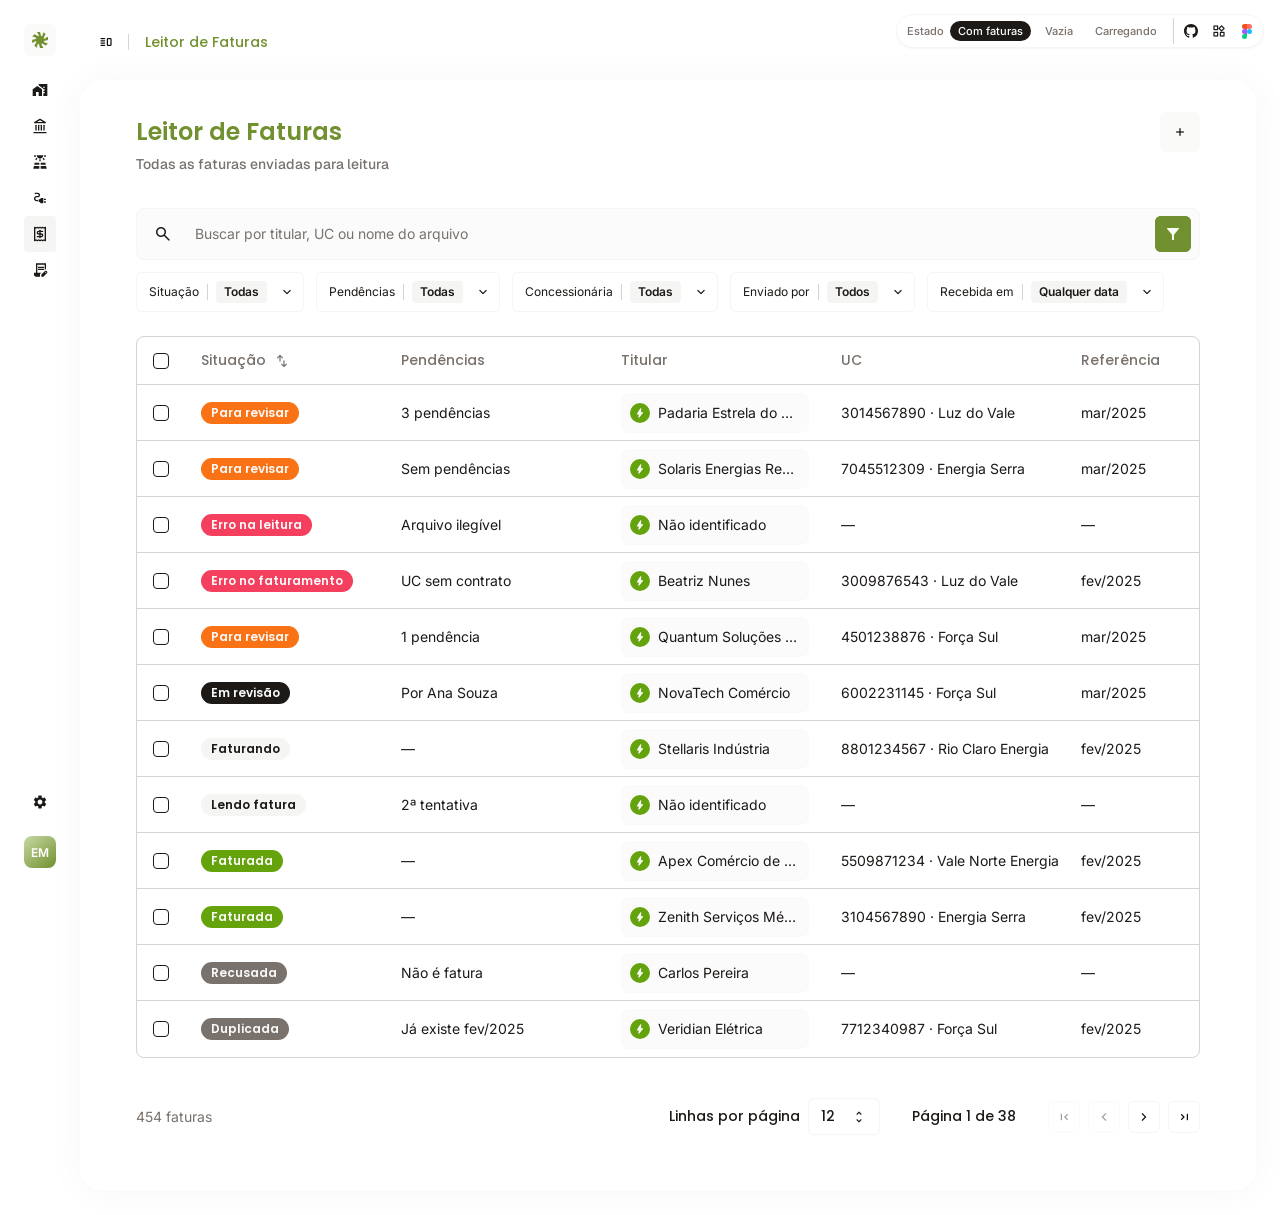
==== commit 3373ce14: "Sidebar no padrão do stg (ordem, ícones e submenus) e menu mobile com a mesma navegação Co-Authored-" ====
--- a/index.html
+++ b/index.html
@@ -213,7 +213,7 @@
   .btn.sm{height:36px;padding:6px 12px}
   .lnk{text-decoration:none}
   .lnk:hover,.lnk:focus-visible{text-decoration:underline;text-underline-offset:3px}
-  .files{display:flex;flex-direction:column;gap:8px}
+  .files{display:flex;flex-direction:column;gap:8px;max-height:296px;padding-right:4px;flex:none} /* vários arquivos: a lista rola e esmaece em cima/embaixo (assets/scrollfade.js) */
   .fi{display:flex;align-items:center;gap:16px;padding:8px 16px 8px 8px;border:1px solid var(--s100);border-radius:8px;background:#fff}
   .fi .ty{width:40px;height:40px;border-radius:6px;background:var(--s50);display:grid;place-items:center;flex:none;color:var(--ink)}
   .fi .ty .msr{font-size:20px}
@@ -324,6 +324,7 @@
     .nf .mnav .ibtn{width:44px;height:44px;border-radius:6px}
     .nf .mnav .ibtn .msr{font-size:20px}
     .nf .db{padding:24px 24px 8px}
+    .files{max-height:40dvh}
     .nf .df{padding:12px 24px 24px;grid-template-columns:1fr}
     .nf .df.two{grid-template-columns:1fr 1fr}
     .fi .act,.fi .ok{width:40px;height:40px}
@@ -338,6 +339,7 @@
 </style>
 <script src="assets/toast.js"></script>
 <script src="assets/daterange.js"></script>
+<script src="assets/scrollfade.js"></script>
 </head>
 <body>
 
@@ -346,10 +348,10 @@
   <div class="sb-head"><a class="sb-brand" href="index.html" aria-label="Enershare"><svg width="16" height="16" viewBox="0 0 16 16" fill="none"><path d="M7.98755 0.0722733C8.21864 1.12089 8.45227 2.15362 8.71118 2.93555C8.84282 3.33304 8.98251 3.67018 9.13403 3.91309C9.28312 4.15207 9.45604 4.3197 9.66138 4.3379C9.79849 4.35053 9.93839 4.29404 10.0784 4.15919C10.2173 4.02523 10.3619 3.80915 10.5129 3.49024C10.8077 2.86795 11.1355 1.83339 11.4983 0.188484L13.6077 2.29786C13.0275 3.20033 12.4647 4.09355 12.0959 4.82813C11.9084 5.20176 11.769 5.5387 11.7043 5.81739C11.6408 6.0915 11.6442 6.33196 11.7747 6.49024C11.8626 6.59711 12.0018 6.6565 12.1965 6.66016C12.39 6.66372 12.6455 6.61265 12.9788 6.49317C13.6291 6.26001 14.5955 5.75727 16.0198 4.84571V7.88184C14.9762 8.10809 13.95 8.34044 13.1731 8.59864C12.7781 8.72994 12.4429 8.86933 12.2014 9.02052C11.9639 9.16925 11.7972 9.34187 11.7786 9.54591L11.7756 9.58009L11.7815 9.58497C11.7805 9.71008 11.8344 9.83758 11.9563 9.96485C12.0895 10.1039 12.3043 10.2484 12.6223 10.3994C13.243 10.6941 14.2759 11.022 15.9182 11.3848L13.8176 13.4893C12.9204 12.9093 12.0304 12.3478 11.2981 11.9805C10.9255 11.7936 10.5895 11.6551 10.3118 11.5908C10.0386 11.5276 9.79876 11.5307 9.64185 11.6611C9.5352 11.7491 9.47647 11.8883 9.4729 12.083C9.46942 12.2766 9.52015 12.5323 9.63989 12.8662C9.87412 13.5193 10.3795 14.4913 11.2971 15.9258H7.99634C7.76523 14.8544 7.53205 13.8 7.27563 13.0107C7.14529 12.6095 7.00759 12.2719 6.85864 12.0342C6.7128 11.8014 6.54092 11.6401 6.33521 11.6445C6.12824 11.649 5.95036 11.8192 5.7981 12.0606C5.64255 12.3071 5.49751 12.6525 5.36353 13.0566C5.10702 13.8305 4.88579 14.8357 4.70337 15.8154L2.40942 13.5215C3.00475 12.599 3.58617 11.6862 3.96313 10.9453C4.15462 10.5689 4.29596 10.2324 4.35864 9.95899C4.41228 9.72483 4.41312 9.51474 4.31274 9.3711L4.26294 9.31348C4.11288 9.1699 3.8672 9.16356 3.58911 9.22559C3.30512 9.28894 2.95975 9.43029 2.58032 9.62012C1.85394 9.98358 0.989455 10.5341 0.170166 11.0947V7.89259C1.24377 7.65663 2.29999 7.423 3.09009 7.16602C3.49168 7.0354 3.82985 6.89749 4.06763 6.74805C4.3007 6.60157 4.46129 6.42789 4.4563 6.22071C4.45158 6.01393 4.28194 5.83634 4.04126 5.68458C3.79523 5.52946 3.45036 5.38558 3.04712 5.25196C2.27515 4.99615 1.2727 4.77478 0.295166 4.58985L2.57544 2.31153C3.49287 2.90182 4.39835 3.47606 5.13306 3.84864C5.50652 4.03801 5.84104 4.17745 6.11255 4.23927C6.37836 4.29975 6.61174 4.29182 6.75317 4.14454C6.8961 3.9969 6.9027 3.75389 6.84106 3.47852C6.778 3.19692 6.63814 2.85313 6.44946 2.47559C6.08821 1.75274 5.53959 0.891472 4.98169 0.0722733H7.98755Z" fill="#71902F" stroke="#71902F" stroke-width=".145"/></svg></a></div>
   <div class="sb-content">
     <div class="sb-sec">
-      <a class="sb-item" href="#" data-tip="Consumidores"><span class="mss fill">badge</span></a>
+      <a class="sb-item" href="faturamento.html" data-tip="Contas a Faturar"><span class="mss fill">badge</span></a>
       <a class="sb-item" href="#" data-tip="Contratos"><span class="mss fill">menu_book</span></a>
       <a class="sb-item on" href="index.html" data-tip="Leitor de Faturas" aria-current="page"><span class="mss fill">electric_meter</span></a>
-      <a class="sb-item short" href="#" data-tip="Usinas"><span class="mss fill">wind_power</span></a>
+      <a class="sb-item short" href="faturamento-usinas.html" data-tip="Faturamento de Usinas"><span class="mss fill">wind_power</span></a>
       <a class="sb-item t" href="#" data-tip="Pré-cadastro"><span class="mss fill">fact_check</span></a>
     </div>
     <div class="sb-sec">
@@ -358,6 +360,7 @@
   </div>
   <div class="sb-foot"><div class="sb-av" aria-label="Você">EM</div></div>
 </nav>
+<script src="assets/sidebar.js"></script>
 <div class="sb-tip" id="sbTip"></div>
 
 <div class="page">
@@ -703,7 +706,8 @@
     else more=`<div class="drop" id="drop"><span class="msr big">upload_file</span><span class="t1">Arraste as faturas para cá</span><span class="or">ou</span><button type="button" class="btn out sm pick" id="nfPick">Escolher arquivos</button><span class="cap">PDF, JPG, PNG ou WebP · até 20 MB cada · até 20 arquivos</span></div>`;
   }
   const intro=m?`<p style="margin:0;color:var(--mid)">${NF.sending?`Enviando ${n} arquivo${n>1?'s':''}. Não feche esta tela até terminar.`:'Confira os arquivos antes de enviar.'}</p>`:'';
-  b.innerHTML=intro+list+more;
+  const keep=b.querySelector('.files')?.scrollTop||0; // redesenhar não pode voltar a lista para o topo
+  b.innerHTML=intro+list+more; scrollFade(b.querySelector('.files'),keep);
   const label=NF.sending?`<span class="msr spin">progress_activity</span>Enviando…`:n?`Enviar ${n} fatura${n>1?'s':''}`:'Enviar';
   const send=`<button type="submit" class="btn pri" ${n&&!NF.sending?'':'disabled'}>${label}</button>`;
   ft.innerHTML=m?send:`<button type="button" class="btn out" data-nfcancel>Cancelar</button>${send}`;
@@ -741,6 +745,7 @@
   step();
 }
 $('#add').onclick=nfOpen;
+if(new URLSearchParams(location.search).get('nova')) setTimeout(nfOpen,0);
 $('#mmenu').onclick=()=>toast('Menu fora do escopo do protótipo.');
 $('#nfOv').addEventListener('click',e=>{ if(e.target.id==='nfOv') nfClose(); });
 $('#nf').addEventListener('click',e=>{
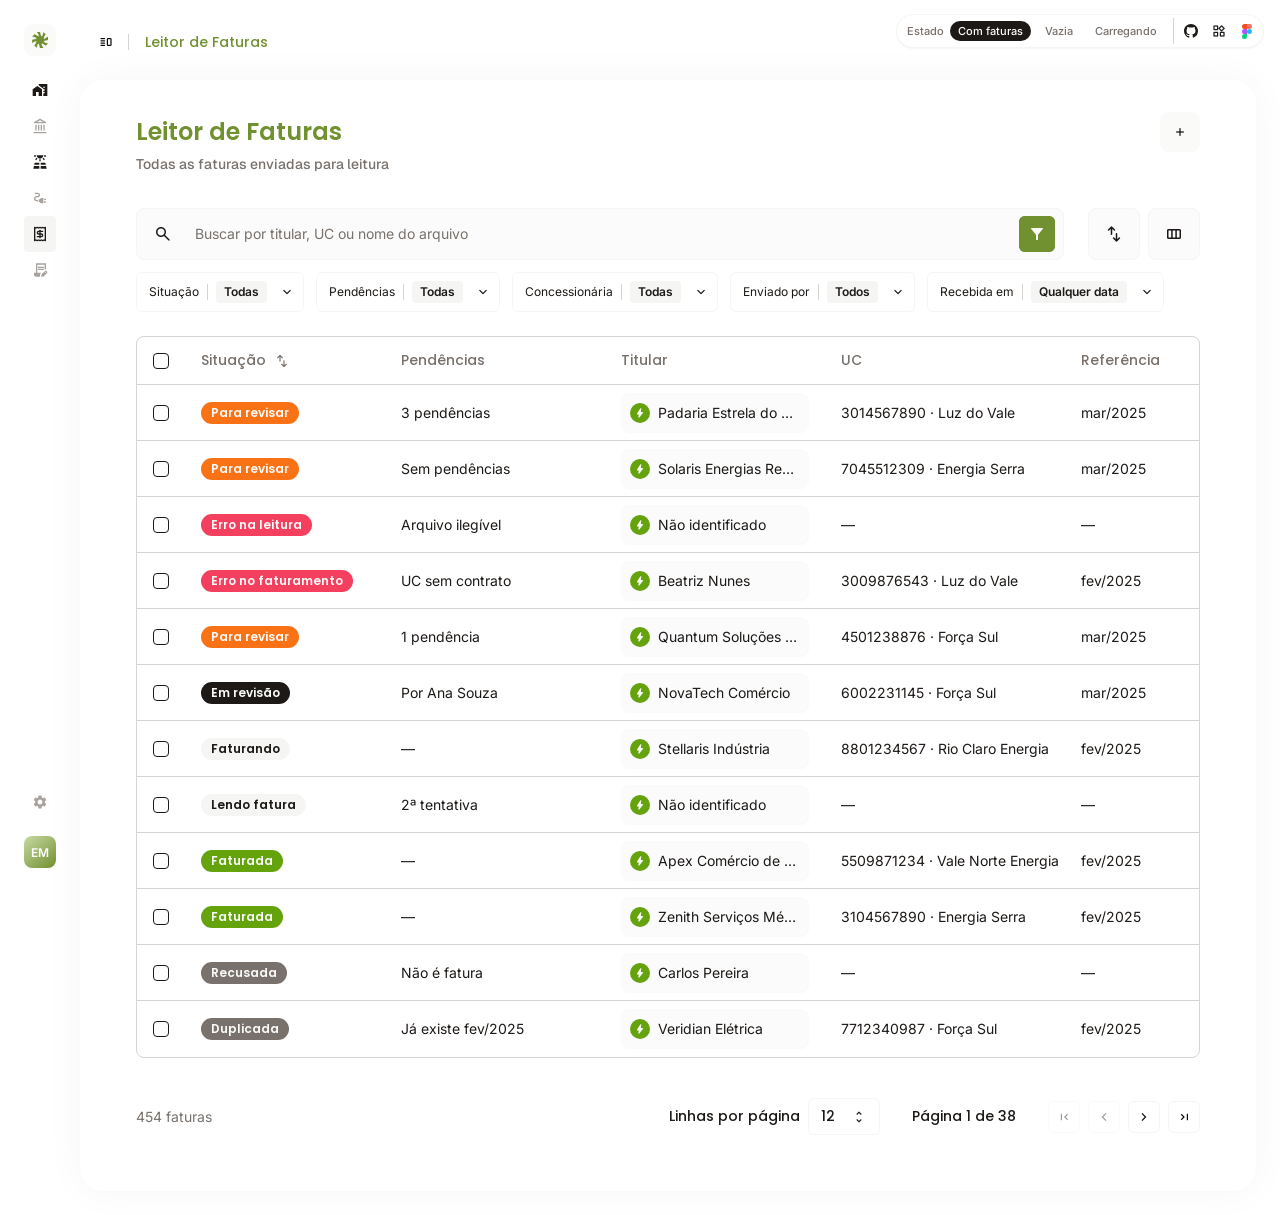
==== commit 69f379fa: "Leitor de Faturas: botões Ordenar e Colunas ao lado da busca (sai o botão antigo de colunas) Co-Auth" ====
--- a/index.html
+++ b/index.html
@@ -62,6 +62,27 @@
   .tools{display:flex;gap:24px}
   .field{height:52px;border-radius:8px;background:rgba(245,245,244,.4);border:1px solid var(--s100);padding:4px;display:flex;align-items:center;gap:8px}
   .field.grow{flex:1}
+  /* Ordenar e Colunas (mesmos botões do Contas a Faturar e do Usinas) */
+  .tools .sqb{width:52px;height:52px;flex:none;border-radius:8px;background:rgba(245,245,244,.4);border:1px solid var(--s100);display:grid;place-items:center;color:var(--ink);cursor:pointer;padding:0}
+  .tools .sqb:hover,.tools .sqb.open{background:var(--s100)}
+  .tools .sqb .msr{font-size:20px}
+  .tools .tg{display:flex;gap:8px;flex:none}
+  .lp{position:fixed;z-index:45;width:240px;background:#fff;border:1px solid var(--s100);border-radius:8px;box-shadow:var(--pop);padding:4px;display:flex;flex-direction:column}
+  .lp[hidden]{display:none}
+  .lp .ph{padding:6px 8px 4px;font:600 13px/20px Inter;color:var(--ink)}
+  .lp .lo{display:flex;align-items:center;gap:8px;width:100%;height:36px;padding:0 8px;border-radius:4px;text-align:left;font:400 14px/24px Inter;color:var(--ink2);background:none;border:0;cursor:pointer}
+  .lp .lo:hover,.lp .lo:focus-visible{background:var(--s100);outline:none}
+  .lp .lo .grow{flex:1}
+  .lp .lo .msr{font-size:16px}
+  .lp .lo.fx,.lp .lo[aria-disabled="true"]{color:var(--mid);cursor:default}
+  .lp .lo.fx:hover,.lp .lo[aria-disabled="true"]:hover{background:transparent}
+  .lp .cbx{width:16px;height:16px;border-radius:4px;border:1px solid var(--ink);display:grid;place-items:center;flex:none}
+  .lp .cbx.on{background:var(--ink);color:#fff}
+  .lp .cbx .mss{font-size:12px}
+  .lp .cbx.dis{opacity:.55}
+  .lp .sepl{height:1px;background:var(--s100);margin:4px -4px}
+  /* colunas escondidas (só no desktop; no mobile a tabela tem a ordem própria) */
+  @media (min-width:768px){ .table .tr{grid-template-columns:var(--cols)} .table.h-st .o-st{display:none} .table.h-pend .o-pend{display:none} .table.h-tit .o-tit{display:none} .table.h-uc .o-uc{display:none} .table.h-ref .o-ref{display:none} .table.h-env .o-env{display:none} .table.h-dt .o-dt{display:none} }
   .fbtn{width:44px;height:44px;padding:4px;display:grid;place-items:center}
   .fbtn span{width:36px;height:36px;border-radius:6px;display:grid;place-items:center;color:var(--ink)}
   button.fbtn:hover span{background:var(--s100)}
@@ -296,6 +317,7 @@
     .head .sqbtn{width:56px;height:56px;background:transparent}
     .body{padding:24px;gap:24px}
     .tools{gap:8px}
+    .tools .tg{display:none}
     .tools .field:not(.grow){display:none}
     .body > *{order:2}
     .frow{order:0;margin:0 -24px 0 0;padding-right:24px;flex-wrap:nowrap;overflow-x:auto;gap:8px;scrollbar-width:none}
@@ -424,6 +446,7 @@
 </div>
 <canvas id="camC" hidden></canvas>
 
+<div class="lp" id="lp" role="menu" hidden></div>
 <div class="dd" id="dd" hidden><div class="sec">
   <button data-a="revisar">Revisar fatura</button>
   <button data-a="recusar">Recusar fatura</button>
@@ -494,6 +517,23 @@
   const shown = vals.slice(0,2), extra = vals.length-shown.length;
   return `<button type="button" class="fchip ${S.fOpen===f.k?'open':''}" data-fk="${f.k}" aria-haspopup="dialog" aria-expanded="${S.fOpen===f.k}"><span class="fl">${f.label}</span><span class="fsep"></span>${shown.map(v=>`<span class="fb">${esc(v)}</span>`).join('')}${extra?`<span class="fx">+${extra}</span>`:''}<span class="msr">expand_more</span></button>`;
 }
+/* ---------- Ordenar e Colunas ---------- */
+const LCOLS=[{k:'st',l:'Situação',w:'200px',fix:1},{k:'pend',l:'Pendências',w:'220px'},{k:'tit',l:'Titular',w:'minmax(220px,1fr)'},{k:'uc',l:'UC',w:'240px'},{k:'ref',l:'Referência',w:'140px'},{k:'env',l:'Enviado por',w:'220px'},{k:'dt',l:'Recebida em',w:'160px'}];
+const HKEY='lf-hidden-cols';
+const HID=new Set((()=>{ try{ return JSON.parse(localStorage.getItem(HKEY)||'[]'); }catch(e){ return []; } })());
+const saveHid=()=>{ try{ localStorage.setItem(HKEY,JSON.stringify([...HID])); }catch(e){} };
+/* se a coluna flexível (Titular) sair, as outras esticam */
+function gridCols(){ const v=LCOLS.filter(c=>!HID.has(c.k)); const fr=v.some(c=>/fr/.test(c.w)); return ['48px',...v.map(c=>fr?c.w:`minmax(${c.w},1fr)`),'64px'].join(' '); }
+const MES={jan:1,fev:2,mar:3,abr:4,mai:5,jun:6,jul:7,ago:8,set:9,out:10,nov:11,dez:12};
+function refKey(r){ const m=String(r||'').toLowerCase().match(/([a-zç]{3})\D*(\d{4})/); return m?(+m[2])*100+(MES[m[1]]||0):0; }
+const LP={k:null};
+const SORTS=[['st','Situação'],['dt','Recebida em'],['tit','Titular'],['ref','Referência']];
+function sortPopHTML(){ return '<div class="ph">Ordenar por</div>'+SORTS.map(([k,l])=>{ const on=S.sort===k; return `<button class="lo" data-so="${k}" role="menuitemradio" aria-checked="${on}"><span class="grow">${l}</span>${on?`<span class="msr">${S.dir>0?'arrow_upward':'arrow_downward'}</span>`:''}</button>`; }).join(''); }
+function colPopHTML(){ return '<div class="ph">Colunas</div>'+LCOLS.map(c=>{ const on=!HID.has(c.k), fx=!!c.fix; return `<button class="lo${fx?' fx':''}" data-co="${c.k}" role="menuitemcheckbox" aria-checked="${on}"${fx?' aria-disabled="true" title="Coluna fixa"':''}><span class="cbx ${on?'on':''}${fx?' dis':''}">${on?'<span class="mss">check</span>':''}</span><span class="grow">${c.l}</span>${fx?'<span class="msr" aria-hidden="true">lock</span>':''}</button>`; }).join('')
+  +`<div class="sepl"></div><button class="lo" data-coreset${HID.size?'':' aria-disabled="true"'}><span class="msr">restart_alt</span><span class="grow">Restaurar padrão</span></button>`; }
+function showLP(){ const p=$('#lp'); if(!LP.k){ p.hidden=true; return; } const b=$(LP.k==='sort'?'#bSort':'#bCols'); if(!b){ p.hidden=true; return; }
+  p.innerHTML=LP.k==='sort'?sortPopHTML():colPopHTML(); p.hidden=false; const r=b.getBoundingClientRect(); p.style.top=(r.bottom+6)+'px'; p.style.left=Math.max(8,r.right-p.offsetWidth)+'px'; }
+function toggleLP(k){ LP.k=LP.k===k?null:k; render(); }
 function toolsHTML(){
   // filtros escondidos continuam valendo: o funil mostra quantos estão ativos
   const nAct = FDEF.filter(f=>f.date?S.dt!=='Qualquer data':S.F[f.k].length).length;
@@ -502,6 +542,7 @@
     <div class="field grow"><span class="fbtn" aria-hidden="true"><span><span class="msr">search</span></span></span>
       <input id="q" placeholder="Buscar por titular, UC ou nome do arquivo" value="${esc(S.q)}" aria-label="Buscar faturas" autocomplete="off">
       ${funnel('filt','')}</div>
+    <div class="tg"><button type="button" class="sqb${LP.k==='sort'?' open':''}" id="bSort" data-tip="Ordenar" aria-label="Ordenar" aria-haspopup="menu" aria-expanded="${LP.k==='sort'}"><span class="msr">swap_vert</span></button><button type="button" class="sqb${LP.k==='cols'?' open':''}" id="bCols" data-tip="Colunas" aria-label="Mostrar ou ocultar colunas" aria-haspopup="menu" aria-expanded="${LP.k==='cols'}"><span class="msr">view_column</span></button></div>
   </div>
   ${S.showF?`<div class="frow" role="group" aria-label="Filtros">${funnel('filtM','mf')}${FDEF.map(chipHTML).join('')}${fActive()?`<button type="button" class="btn sm sec" id="fclear">Limpar todos</button>`:''}</div>`:''}`;
 }
@@ -517,18 +558,20 @@
   if (S.q){ const q=S.q.toLowerCase(); r=r.filter(x=>(x.tit+' '+x.uc+' '+x.arq).toLowerCase().includes(q)); }
   if (S.sort==='dt') r=r.slice().sort((a,b)=>S.dir*key(a.dt).localeCompare(key(b.dt)));
   if (S.sort==='st') r=r.slice().sort((a,b)=>S.dir*a.st.localeCompare(b.st,'pt'));
+  if (S.sort==='tit') r=r.slice().sort((a,b)=>S.dir*a.tit.localeCompare(b.tit,'pt'));
+  if (S.sort==='ref') r=r.slice().sort((a,b)=>S.dir*(refKey(a.ref)-refKey(b.ref)));
   return r;
 }
 function tableHTML(rows){
   const all = rows.length && rows.every(r=>S.sel.has(r.id));
   const sIco = k => S.sort===k ? (S.dir>0?'arrow_upward':'arrow_downward') : 'import_export';
-  return `<div class="table" role="table" aria-label="Faturas">
+  return `<div class="table ${[...HID].map(k=>'h-'+k).join(' ')}" style="--cols:${gridCols()}" role="table" aria-label="Faturas">
     <div class="tr th" role="row">
       <div class="ck"><span class="cb ${all?'on':''}" id="ckAll" role="checkbox" tabindex="0" aria-checked="${all}" aria-label="Selecionar todas">${all?'<span class="mss">check</span>':''}</span></div>
       <div class="sort o-st"><button class="sbtn ${S.sort==='st'?'on':''}" data-sort="st"><span class="w">Situação</span><span class="msr">${sIco('st')}</span></button></div>
       <div class="o-pend">Pendências</div><div class="o-tit">Titular</div><div class="o-uc">UC</div><div class="o-ref">Referência</div><div class="o-env">Enviado por</div>
       <div class="sort o-dt"><button class="sbtn ${S.sort==='dt'?'on':''}" data-sort="dt"><span class="w">Recebida em</span><span class="msr">${sIco('dt')}</span></button></div>
-      <div class="act"><button class="colbtn" id="colBtn" aria-label="Colunas"><svg width="16" height="16" viewBox="0 0 16 16" fill="none"><path d="M9.74 3.833v.333H8.22v7.667h3.887v-1.5h.333v1.833H3.167V3.833H9.74zM3.5 11.833h4.38V4.166H3.5v7.667zm8.94-7.813v2h2v.333h-2v2h-.333v-2h-2v-.333h2v-2h.333z" fill="#0C0A09" stroke="#1C1917"/></svg></button></div>
+      <div class="act"></div>
     </div>
     ${rows.map(r=>`<div class="tr row ${S.sel.has(r.id)?'sel':''} ${r.isNew?'new':''}" role="row" data-id="${r.id}" tabindex="0" title="Arquivo: ${esc(r.arq)}">
       <div class="td ck"><span class="cb ${S.sel.has(r.id)?'on':''}" data-ck="${r.id}" role="checkbox" tabindex="0" aria-checked="${S.sel.has(r.id)}" aria-label="Selecionar ${esc(r.tit)}">${S.sel.has(r.id)?'<span class="mss">check</span>':''}</span></div>
@@ -556,6 +599,7 @@
   const rows = visibleRows();
   b.innerHTML = toolsHTML() + (rows.length ? tableHTML(rows) : stateHTML('busca'));
   bindTools();
+  showLP();
 }
 function bindTools(){
   const q=$('#q'); if(!q) return;
@@ -602,6 +646,16 @@
   if(a==='recusar') openDlg(r); });
 /* abrir detalhe */
 function open(r){ if(r.demo) location.href='detalhe.html'; else toast('No protótipo, só a fatura da Padaria Estrela do Sul abre o detalhe.'); }
+/* Ordenar e Colunas */
+document.addEventListener('click',e=>{
+  if(e.target.closest('#bSort')){ e.stopPropagation(); toggleLP('sort'); return; }
+  if(e.target.closest('#bCols')){ e.stopPropagation(); toggleLP('cols'); return; }
+  const so=e.target.closest('#lp [data-so]'); if(so){ const k=so.dataset.so; const first=k==='dt'?-1:1; if(S.sort===k) S.dir=-S.dir; else { S.sort=k; S.dir=first; } render(); return; }
+  const co=e.target.closest('#lp [data-co]'); if(co){ const c=LCOLS.find(x=>x.k===co.dataset.co); if(!c||c.fix) return; HID.has(c.k)?HID.delete(c.k):HID.add(c.k); saveHid(); render(); return; }
+  if(e.target.closest('#lp [data-coreset]')){ if(!HID.size) return; HID.clear(); saveHid(); render(); toast('Colunas restauradas para o padrão'); return; }
+  if(LP.k && !e.target.closest('#lp')){ LP.k=null; showLP(); document.querySelectorAll('.tools .sqb.open').forEach(b=>{ b.classList.remove('open'); b.setAttribute('aria-expanded','false'); }); }
+},true);
+document.addEventListener('keydown',e=>{ if(e.key==='Escape'&&LP.k){ LP.k=null; showLP(); } });
 /* tabela: cliques */
 $('#body').addEventListener('click',e=>{
   const more=e.target.closest('[data-more]'); if(more){ e.stopPropagation(); if(more.classList.contains('open')) closeMenus(); else openRowMenu(more,+more.dataset.more); return; }
@@ -609,7 +663,6 @@
   if(e.target.closest('#ckAll')){ const rows=visibleRows(); const all=rows.every(r=>S.sel.has(r.id)); rows.forEach(r=>all?S.sel.delete(r.id):S.sel.add(r.id)); render(); return; }
   const s=e.target.closest('[data-sort]'); if(s){ const k=s.dataset.sort; const first=k==='dt'?-1:1; if(S.sort===k){ if(S.dir===first) S.dir=-first; else { S.sort=null; S.dir=1; } } else { S.sort=k; S.dir=first; } render(); return; }
   if(e.target.closest('[data-next]')){ toast('Só a primeira página tem dados no protótipo.'); return; }
-  if(e.target.closest('#colBtn')){ toast('Seleção de colunas fora do escopo do protótipo.'); return; }
   const row=e.target.closest('.row'); if(row) open(byId(+row.dataset.id));
 });
 $('#body').addEventListener('keydown',e=>{
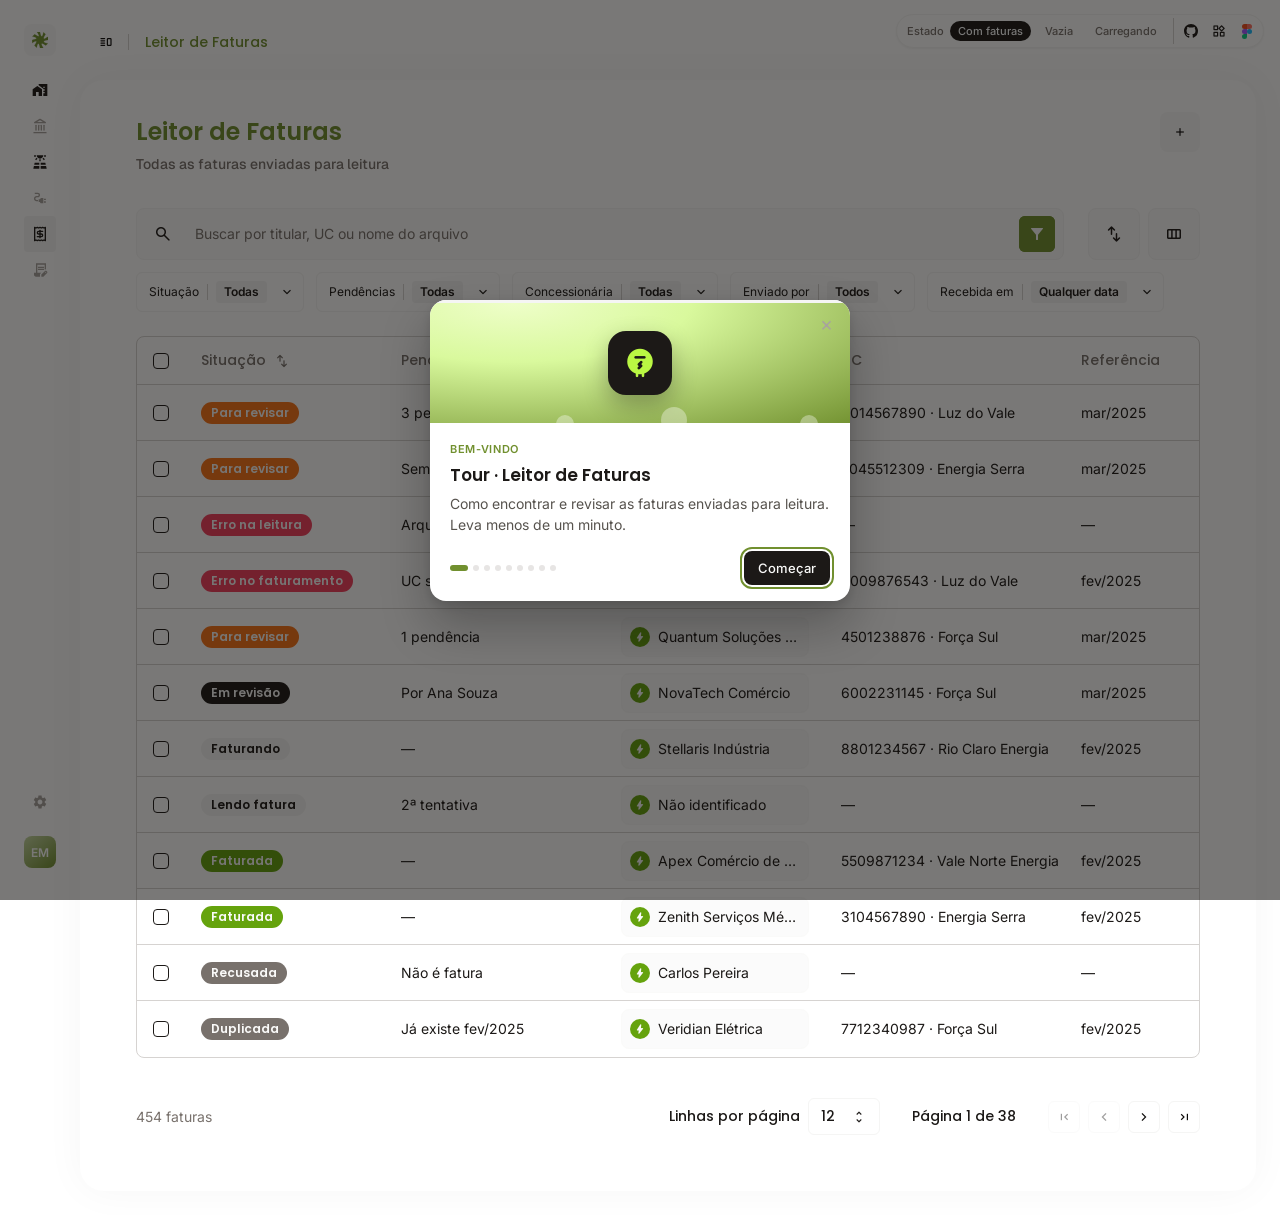
==== commit 55d8b55e: "Tour guiado (coach marks) no Leitor, Contas a Faturar, Usinas e Tickets: spotlight animado, demonstr" ====
--- a/index.html
+++ b/index.html
@@ -877,5 +877,6 @@
 syncProto(); render(); setTimeout(()=>{ S.view='lista'; syncProto(); render(); }, 900);
 </script>
 <script src="assets/select.js"></script>
+<script src="assets/tour.js"></script>
 </body>
 </html>
